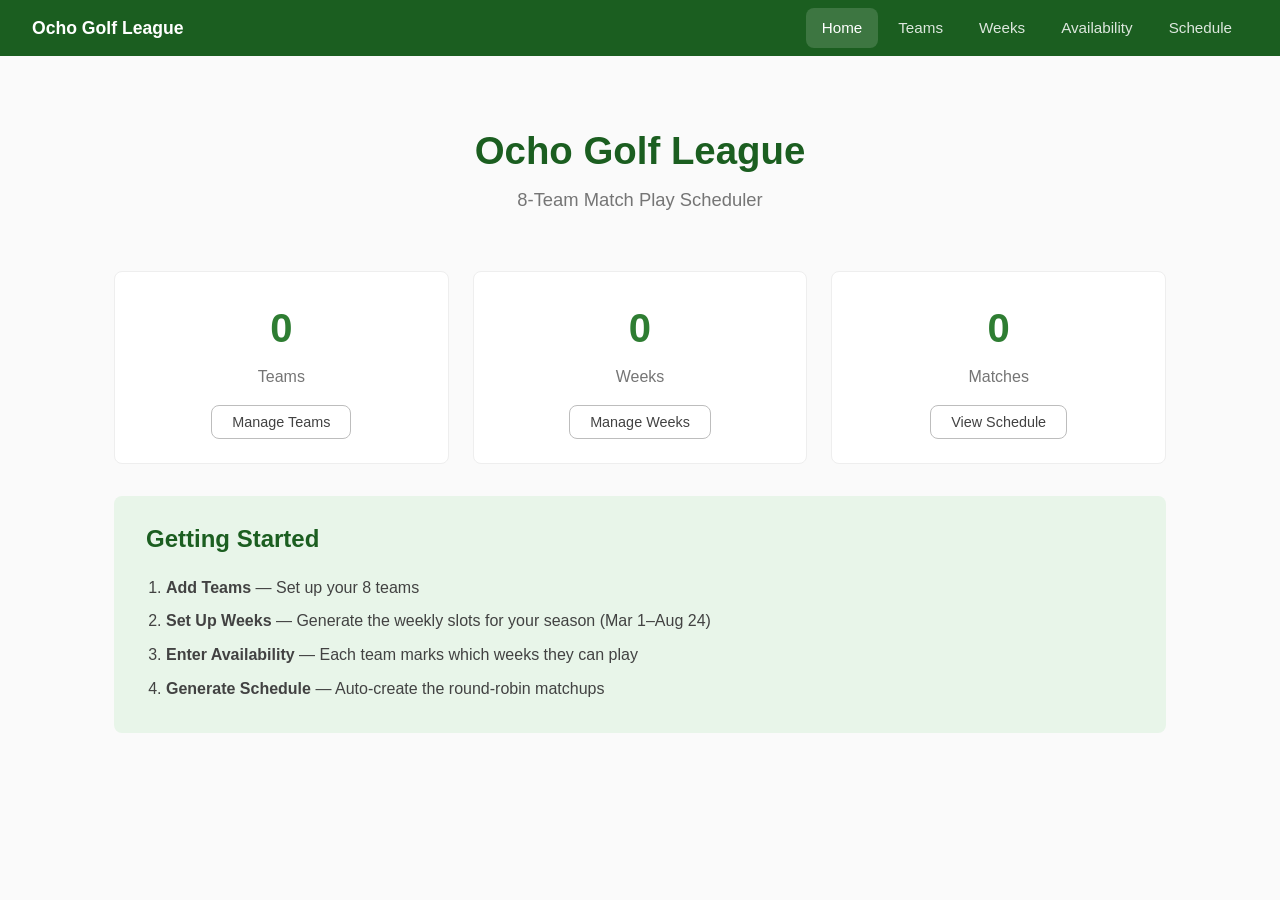
==== ocho-scheduler.html @ 0dc9131f "Add standalone HTML version that runs in any browser Single HTML file with embedded CSS/JS — no Pyth" ====
<!DOCTYPE html>
<html lang="en">
<head>
    <meta charset="UTF-8">
    <meta name="viewport" content="width=device-width, initial-scale=1.0">
    <title>Ocho Golf League Scheduler</title>
    <style>
        *, *::before, *::after { box-sizing: border-box; margin: 0; padding: 0; }
        :root {
            --green-dark: #1b5e20;
            --green: #2e7d32;
            --green-light: #a5d6a7;
            --green-bg: #e8f5e9;
            --white: #ffffff;
            --gray-50: #fafafa;
            --gray-100: #f5f5f5;
            --gray-200: #eeeeee;
            --gray-400: #bdbdbd;
            --gray-600: #757575;
            --gray-800: #424242;
            --danger: #c62828;
            --radius: 8px;
        }
        body {
            font-family: -apple-system, BlinkMacSystemFont, "Segoe UI", Roboto, Helvetica, Arial, sans-serif;
            color: var(--gray-800);
            background: var(--gray-50);
            line-height: 1.6;
        }
        nav {
            display: flex; align-items: center; justify-content: space-between;
            background: var(--green-dark); color: var(--white);
            padding: 0 2rem; height: 56px;
        }
        .nav-brand { font-weight: 700; font-size: 1.1rem; }
        .nav-links { display: flex; list-style: none; gap: 0.25rem; }
        .nav-links li { cursor: pointer; padding: 0.5rem 1rem; border-radius: var(--radius); color: rgba(255,255,255,0.85); font-size: 0.95rem; }
        .nav-links li:hover, .nav-links li.active { background: rgba(255,255,255,0.15); color: var(--white); }
        main { max-width: 1100px; margin: 2rem auto; padding: 0 1.5rem; }
        h1 { margin-bottom: 1.5rem; color: var(--green-dark); }
        h2 { margin-bottom: 1rem; color: var(--green-dark); }
        .page { display: none; }
        .page.active { display: block; }

        /* Cards */
        .dashboard { display: grid; grid-template-columns: repeat(auto-fit, minmax(200px, 1fr)); gap: 1.5rem; margin: 2rem 0; }
        .card { background: var(--white); border: 1px solid var(--gray-200); border-radius: var(--radius); padding: 1.5rem; text-align: center; }
        .card h2 { font-size: 2.5rem; color: var(--green); margin-bottom: 0.25rem; }
        .card p { color: var(--gray-600); margin-bottom: 1rem; }
        .quick-start { background: var(--green-bg); border-radius: var(--radius); padding: 1.5rem 2rem; margin-top: 1rem; }
        .quick-start ol { padding-left: 1.25rem; }
        .quick-start li { margin-bottom: 0.5rem; }

        /* Buttons */
        .btn { display: inline-block; padding: 0.5rem 1.25rem; border: 1px solid var(--gray-400); border-radius: var(--radius); background: var(--white); color: var(--gray-800); cursor: pointer; font-size: 0.9rem; }
        .btn:hover { background: var(--gray-100); }
        .btn-primary { background: var(--green); color: var(--white); border-color: var(--green); }
        .btn-primary:hover { background: var(--green-dark); }
        .btn-danger { background: var(--danger); color: var(--white); border-color: var(--danger); }
        .btn-danger:hover { opacity: 0.9; }
        .btn-sm { padding: 0.3rem 0.75rem; font-size: 0.85rem; }

        /* Forms */
        .inline-form { display: flex; gap: 0.75rem; align-items: center; flex-wrap: wrap; margin-bottom: 1.5rem; }
        input[type="text"], input[type="date"] { padding: 0.5rem 0.75rem; border: 1px solid var(--gray-400); border-radius: var(--radius); font-size: 0.95rem; }
        .form-section { background: var(--white); border: 1px solid var(--gray-200); border-radius: var(--radius); padding: 1.25rem 1.5rem; margin-bottom: 1.5rem; }
        .form-section p { color: var(--gray-600); font-size: 0.9rem; margin-bottom: 0.75rem; }

        /* Tables */
        table { width: 100%; border-collapse: collapse; background: var(--white); border-radius: var(--radius); overflow: hidden; border: 1px solid var(--gray-200); }
        th, td { padding: 0.65rem 1rem; text-align: left; border-bottom: 1px solid var(--gray-200); }
        th { background: var(--gray-100); font-weight: 600; font-size: 0.9rem; color: var(--gray-600); text-transform: uppercase; letter-spacing: 0.03em; }
        tbody tr:hover { background: var(--green-bg); }

        /* Availability grid */
        .table-scroll { overflow-x: auto; margin-bottom: 0.5rem; }
        .avail-table th, .avail-table td { text-align: center; padding: 0.5rem; min-width: 65px; }
        .avail-table .sticky-col { position: sticky; left: 0; background: var(--white); z-index: 1; text-align: left; min-width: 150px; font-weight: 600; }
        .avail-table thead .sticky-col { background: var(--gray-100); }
        .avail-table input[type="checkbox"] { width: 18px; height: 18px; cursor: pointer; accent-color: var(--green); }
        .form-actions { margin-top: 1rem; display: flex; gap: 0.75rem; flex-wrap: wrap; }

        /* Schedule */
        .schedule-grid { display: grid; grid-template-columns: repeat(auto-fill, minmax(280px, 1fr)); gap: 1.25rem; }
        .week-card { background: var(--white); border: 1px solid var(--gray-200); border-radius: var(--radius); padding: 1.25rem; }
        .week-card h3 { color: var(--green-dark); margin-bottom: 0.25rem; }
        .week-date { color: var(--gray-600); font-size: 0.85rem; margin-bottom: 0.75rem; }
        .match-list { list-style: none; }
        .match-list li { display: flex; align-items: center; gap: 0.5rem; padding: 0.4rem 0; border-bottom: 1px solid var(--gray-200); }
        .match-list li:last-child { border-bottom: none; }
        .team-name { font-weight: 600; flex: 1; }
        .vs { color: var(--gray-400); font-size: 0.8rem; font-weight: 700; }

        .alert { padding: 1rem 1.25rem; border-radius: var(--radius); margin-bottom: 1.5rem; font-size: 0.95rem; }
        .alert-success { background: var(--green-bg); color: var(--green-dark); border: 1px solid var(--green-light); }
        .alert-warning { background: #fff9c4; color: #f57f17; border: 1px solid #ffe082; }
        .empty-state { color: var(--gray-600); font-style: italic; padding: 2rem 0; text-align: center; }
        .info { color: var(--gray-600); font-size: 0.9rem; margin-top: 1rem; }
        .flex-between { display: flex; align-items: center; justify-content: space-between; margin-bottom: 0.75rem; }
        .schedule-actions { display: flex; gap: 0.75rem; margin-bottom: 1.5rem; }
    </style>
</head>
<body>
    <nav>
        <div class="nav-brand">Ocho Golf League</div>
        <ul class="nav-links">
            <li class="active" onclick="showPage('home')">Home</li>
            <li onclick="showPage('teams')">Teams</li>
            <li onclick="showPage('weeks')">Weeks</li>
            <li onclick="showPage('availability')">Availability</li>
            <li onclick="showPage('schedule')">Schedule</li>
        </ul>
    </nav>
    <main>
        <!-- HOME -->
        <div id="page-home" class="page active">
            <div style="text-align:center;padding:2rem 0 1.5rem">
                <h1 style="font-size:2.4rem;margin-bottom:0.25rem">Ocho Golf League</h1>
                <p style="color:var(--gray-600);font-size:1.15rem">8-Team Match Play Scheduler</p>
            </div>
            <div class="dashboard">
                <div class="card"><h2 id="stat-teams">0</h2><p>Teams</p><button class="btn" onclick="showPage('teams')">Manage Teams</button></div>
                <div class="card"><h2 id="stat-weeks">0</h2><p>Weeks</p><button class="btn" onclick="showPage('weeks')">Manage Weeks</button></div>
                <div class="card"><h2 id="stat-matches">0</h2><p>Matches</p><button class="btn" onclick="showPage('schedule')">View Schedule</button></div>
            </div>
            <div class="quick-start">
                <h2>Getting Started</h2>
                <ol>
                    <li><strong>Add Teams</strong> &mdash; Set up your 8 teams</li>
                    <li><strong>Set Up Weeks</strong> &mdash; Generate the weekly slots for your season (Mar 1&ndash;Aug 24)</li>
                    <li><strong>Enter Availability</strong> &mdash; Each team marks which weeks they can play</li>
                    <li><strong>Generate Schedule</strong> &mdash; Auto-create the round-robin matchups</li>
                </ol>
            </div>
        </div>

        <!-- TEAMS -->
        <div id="page-teams" class="page">
            <h1>Teams</h1>
            <div class="inline-form">
                <input type="text" id="team-name-input" placeholder="Team name" maxlength="100">
                <button class="btn btn-primary" onclick="addTeam()">Add Team</button>
            </div>
            <div id="teams-list"></div>
        </div>

        <!-- WEEKS -->
        <div id="page-weeks" class="page">
            <h1>Season Weeks</h1>
            <div class="form-section">
                <h2>Generate Weekly Slots</h2>
                <p>Pick a start and end date. A weekly slot will be created for each week in the range.</p>
                <div class="inline-form">
                    <label>Start: <input type="date" id="week-start" value="2026-03-01"></label>
                    <label>End: <input type="date" id="week-end" value="2026-08-24"></label>
                    <button class="btn btn-primary" onclick="generateWeeks()">Generate Weeks</button>
                </div>
            </div>
            <div id="weeks-list"></div>
        </div>

        <!-- AVAILABILITY -->
        <div id="page-availability" class="page">
            <h1>Team Availability</h1>
            <div id="availability-grid"></div>
        </div>

        <!-- SCHEDULE -->
        <div id="page-schedule" class="page">
            <h1>Match Schedule</h1>
            <div class="schedule-actions">
                <button class="btn btn-primary" onclick="generateSchedule()">Generate Schedule</button>
                <button class="btn btn-danger" onclick="clearSchedule()">Clear Schedule</button>
            </div>
            <div id="schedule-message"></div>
            <div id="schedule-grid" class="schedule-grid"></div>
        </div>
    </main>

<script>
// ---------------------------------------------------------------------------
// Data (stored in localStorage)
// ---------------------------------------------------------------------------
let data = loadData();

function loadData() {
    const saved = localStorage.getItem('ocho-golf-league');
    if (saved) return JSON.parse(saved);
    return { teams: [], weeks: [], availability: {}, matches: [] };
}

function saveData() {
    localStorage.setItem('ocho-golf-league', JSON.stringify(data));
}

// ---------------------------------------------------------------------------
// Navigation
// ---------------------------------------------------------------------------
function showPage(name) {
    document.querySelectorAll('.page').forEach(p => p.classList.remove('active'));
    document.getElementById('page-' + name).classList.add('active');
    document.querySelectorAll('.nav-links li').forEach(li => li.classList.remove('active'));
    document.querySelectorAll('.nav-links li').forEach(li => {
        if (li.textContent.toLowerCase() === name) li.classList.add('active');
    });
    refreshPage(name);
}

function refreshPage(name) {
    if (name === 'home') renderHome();
    else if (name === 'teams') renderTeams();
    else if (name === 'weeks') renderWeeks();
    else if (name === 'availability') renderAvailability();
    else if (name === 'schedule') renderSchedule();
}

// ---------------------------------------------------------------------------
// Home
// ---------------------------------------------------------------------------
function renderHome() {
    document.getElementById('stat-teams').textContent = data.teams.length;
    document.getElementById('stat-weeks').textContent = data.weeks.length;
    document.getElementById('stat-matches').textContent = data.matches.length;
}

// ---------------------------------------------------------------------------
// Teams
// ---------------------------------------------------------------------------
function renderTeams() {
    const el = document.getElementById('teams-list');
    if (data.teams.length === 0) {
        el.innerHTML = '<p class="empty-state">No teams yet. Add your 8 teams above to get started.</p>';
        return;
    }
    let html = '<table><thead><tr><th>#</th><th>Team Name</th><th>Actions</th></tr></thead><tbody>';
    data.teams.forEach((t, i) => {
        html += `<tr><td>${i+1}</td><td>${esc(t)}</td><td><button class="btn btn-danger btn-sm" onclick="deleteTeam(${i})">Delete</button></td></tr>`;
    });
    html += '</tbody></table>';
    html += `<p class="info">${data.teams.length} / 8 teams added</p>`;
    el.innerHTML = html;
}

function addTeam() {
    const input = document.getElementById('team-name-input');
    const name = input.value.trim();
    if (!name) return;
    if (data.teams.includes(name)) { alert('Team already exists.'); return; }
    data.teams.push(name);
    saveData();
    input.value = '';
    renderTeams();
}

function deleteTeam(i) {
    if (!confirm(`Delete ${data.teams[i]}?`)) return;
    const name = data.teams[i];
    data.teams.splice(i, 1);
    // Clean up availability
    Object.keys(data.availability).forEach(key => {
        if (key.startsWith(name + '||')) delete data.availability[key];
    });
    data.matches = [];
    saveData();
    renderTeams();
}

// ---------------------------------------------------------------------------
// Weeks
// ---------------------------------------------------------------------------
function renderWeeks() {
    const el = document.getElementById('weeks-list');
    if (data.weeks.length === 0) {
        el.innerHTML = '<p class="empty-state">No weeks set up yet. Generate weekly slots above.</p>';
        return;
    }
    let html = '<div class="flex-between"><h2>' + data.weeks.length + ' Weeks</h2>';
    html += '<button class="btn btn-danger btn-sm" onclick="clearWeeks()">Clear All Weeks</button></div>';
    html += '<table><thead><tr><th>Week</th><th>Date</th><th>Actions</th></tr></thead><tbody>';
    data.weeks.forEach((w, i) => {
        const d = new Date(w.date + 'T12:00:00');
        const dateStr = d.toLocaleDateString('en-US', { weekday: 'long', year: 'numeric', month: 'long', day: 'numeric' });
        html += `<tr><td>${w.label}</td><td>${dateStr}</td><td><button class="btn btn-danger btn-sm" onclick="deleteWeek(${i})">Delete</button></td></tr>`;
    });
    html += '</tbody></table>';
    el.innerHTML = html;
}

function generateWeeks() {
    const startStr = document.getElementById('week-start').value;
    const endStr = document.getElementById('week-end').value;
    if (!startStr || !endStr) return;

    let current = new Date(startStr + 'T12:00:00');
    const end = new Date(endStr + 'T12:00:00');
    let weekNum = data.weeks.length + 1;

    const existingDates = new Set(data.weeks.map(w => w.date));

    while (current <= end) {
        const dateStr = current.toISOString().split('T')[0];
        if (!existingDates.has(dateStr)) {
            const month = current.toLocaleDateString('en-US', { month: 'short', day: 'numeric' });
            data.weeks.push({ label: 'Week ' + weekNum + ' \u2013 ' + month, date: dateStr });
            weekNum++;
        }
        current.setDate(current.getDate() + 7);
    }
    saveData();
    renderWeeks();
}

function deleteWeek(i) {
    if (!confirm('Delete ' + data.weeks[i].label + '?')) return;
    data.weeks.splice(i, 1);
    data.matches = [];
    saveData();
    renderWeeks();
}

function clearWeeks() {
    if (!confirm('Delete ALL weeks? This will also clear the schedule.')) return;
    data.weeks = [];
    data.availability = {};
    data.matches = [];
    saveData();
    renderWeeks();
}

// ---------------------------------------------------------------------------
// Availability
// ---------------------------------------------------------------------------
function renderAvailability() {
    const el = document.getElementById('availability-grid');
    if (data.teams.length === 0 || data.weeks.length === 0) {
        let msg = 'You need to ';
        if (data.teams.length === 0) msg += 'add teams';
        if (data.teams.length === 0 && data.weeks.length === 0) msg += ' and ';
        if (data.weeks.length === 0) msg += 'set up weeks';
        msg += ' before entering availability.';
        el.innerHTML = `<p class="empty-state">${msg}</p>`;
        return;
    }

    let html = '<p>Check the boxes for each week a team is available to play. Then click <strong>Save</strong>.</p>';
    html += '<div class="table-scroll"><table class="avail-table"><thead><tr><th class="sticky-col">Team</th>';
    data.weeks.forEach(w => {
        const d = new Date(w.date + 'T12:00:00');
        html += `<th>${d.toLocaleDateString('en-US', { month: 'short', day: 'numeric' })}</th>`;
    });
    html += '</tr></thead><tbody>';
    data.teams.forEach(team => {
        html += `<tr><td class="sticky-col">${esc(team)}</td>`;
        data.weeks.forEach((w, wi) => {
            const key = team + '||' + w.date;
            const checked = data.availability[key] ? 'checked' : '';
            html += `<td><input type="checkbox" data-team="${esc(team)}" data-week="${w.date}" ${checked}></td>`;
        });
        html += '</tr>';
    });
    html += '</tbody></table></div>';
    html += '<div class="form-actions">';
    html += '<button class="btn btn-primary" onclick="saveAvailability()">Save Availability</button>';
    html += '<button class="btn" onclick="toggleAllAvail(true)">Select All</button>';
    html += '<button class="btn" onclick="toggleAllAvail(false)">Clear All</button>';
    html += '</div>';
    el.innerHTML = html;
}

function saveAvailability() {
    data.availability = {};
    document.querySelectorAll('.avail-table input[type=checkbox]').forEach(cb => {
        if (cb.checked) {
            const key = cb.dataset.team + '||' + cb.dataset.week;
            data.availability[key] = true;
        }
    });
    saveData();
    alert('Availability saved!');
}

function toggleAllAvail(checked) {
    document.querySelectorAll('.avail-table input[type=checkbox]').forEach(cb => cb.checked = checked);
}

// ---------------------------------------------------------------------------
// Schedule generation
// ---------------------------------------------------------------------------
function generateSchedule() {
    if (data.teams.length < 2) { alert('Need at least 2 teams.'); return; }
    if (data.weeks.length === 0) { alert('Need at least 1 week.'); return; }

    const teams = data.teams;
    const weeks = data.weeks;

    // Build availability set
    const avail = new Set();
    Object.keys(data.availability).forEach(key => {
        if (data.availability[key]) avail.add(key);
    });

    // All unique pairings
    const pairings = [];
    for (let i = 0; i < teams.length; i++) {
        for (let j = i + 1; j < teams.length; j++) {
            pairings.push([teams[i], teams[j]]);
        }
    }

    // Track bookings
    const teamBookedWeek = new Set();
    const teamMatchCount = {};
    teams.forEach(t => teamMatchCount[t] = 0);

    const scheduled = [];
    const unscheduled = [];

    for (const [t1, t2] of pairings) {
        let bestWeek = null;
        let bestScore = Infinity;
        for (let wi = 0; wi < weeks.length; wi++) {
            const w = weeks[wi];
            const bothAvail = avail.has(t1 + '||' + w.date) && avail.has(t2 + '||' + w.date);
            const neitherBooked = !teamBookedWeek.has(t1 + '||' + w.date) && !teamBookedWeek.has(t2 + '||' + w.date);
            if (bothAvail && neitherBooked) {
                const score = teamMatchCount[t1] + teamMatchCount[t2];
                if (score < bestScore) {
                    bestScore = score;
                    bestWeek = wi;
                }
            }
        }
        if (bestWeek !== null) {
            const w = weeks[bestWeek];
            scheduled.push({ weekIdx: bestWeek, home: t1, away: t2 });
            teamBookedWeek.add(t1 + '||' + w.date);
            teamBookedWeek.add(t2 + '||' + w.date);
            teamMatchCount[t1]++;
            teamMatchCount[t2]++;
        } else {
            unscheduled.push(t1 + ' vs ' + t2);
        }
    }

    data.matches = scheduled;
    saveData();

    let msg = '';
    if (unscheduled.length > 0) {
        msg = `Schedule generated with ${scheduled.length} matches. Could not place: ${unscheduled.join(', ')}. Consider adding more available weeks.`;
    } else {
        const weekCount = new Set(scheduled.map(s => s.weekIdx)).size;
        msg = `Full round-robin schedule generated: ${scheduled.length} matches across ${weekCount} weeks.`;
    }

    renderScheduleContent(msg);
}

function clearSchedule() {
    if (data.matches.length === 0) return;
    if (!confirm('Clear the entire schedule?')) return;
    data.matches = [];
    saveData();
    renderSchedule();
}

function renderSchedule() {
    renderScheduleContent('');
}

function renderScheduleContent(message) {
    const msgEl = document.getElementById('schedule-message');
    const gridEl = document.getElementById('schedule-grid');

    if (message) {
        const cls = message.includes('Could not place') ? 'alert-warning' : 'alert-success';
        msgEl.innerHTML = `<div class="alert ${cls}">${esc(message)}</div>`;
    } else {
        msgEl.innerHTML = '';
    }

    if (data.matches.length === 0) {
        gridEl.innerHTML = '<p class="empty-state">No schedule generated yet. Set up teams, weeks, and availability, then click Generate Schedule.</p>';
        return;
    }

    // Group by week
    const byWeek = {};
    data.matches.forEach(m => {
        if (!byWeek[m.weekIdx]) byWeek[m.weekIdx] = [];
        byWeek[m.weekIdx].push(m);
    });

    let html = '';
    const sortedWeeks = Object.keys(byWeek).map(Number).sort((a, b) => a - b);
    sortedWeeks.forEach(wi => {
        const w = data.weeks[wi];
        if (!w) return;
        const d = new Date(w.date + 'T12:00:00');
        const dateStr = d.toLocaleDateString('en-US', { weekday: 'long', year: 'numeric', month: 'long', day: 'numeric' });
        html += `<div class="week-card"><h3>${esc(w.label)}</h3><p class="week-date">${dateStr}</p><ul class="match-list">`;
        byWeek[wi].forEach(m => {
            html += `<li><span class="team-name">${esc(m.home)}</span><span class="vs">vs</span><span class="team-name">${esc(m.away)}</span></li>`;
        });
        html += '</ul></div>';
    });
    gridEl.innerHTML = html;
}

// ---------------------------------------------------------------------------
// Helpers
// ---------------------------------------------------------------------------
function esc(str) {
    const div = document.createElement('div');
    div.textContent = str;
    return div.innerHTML;
}

// Handle Enter key on team input
document.getElementById('team-name-input').addEventListener('keydown', e => {
    if (e.key === 'Enter') addTeam();
});

// Initial render
renderHome();
</script>
</body>
</html>
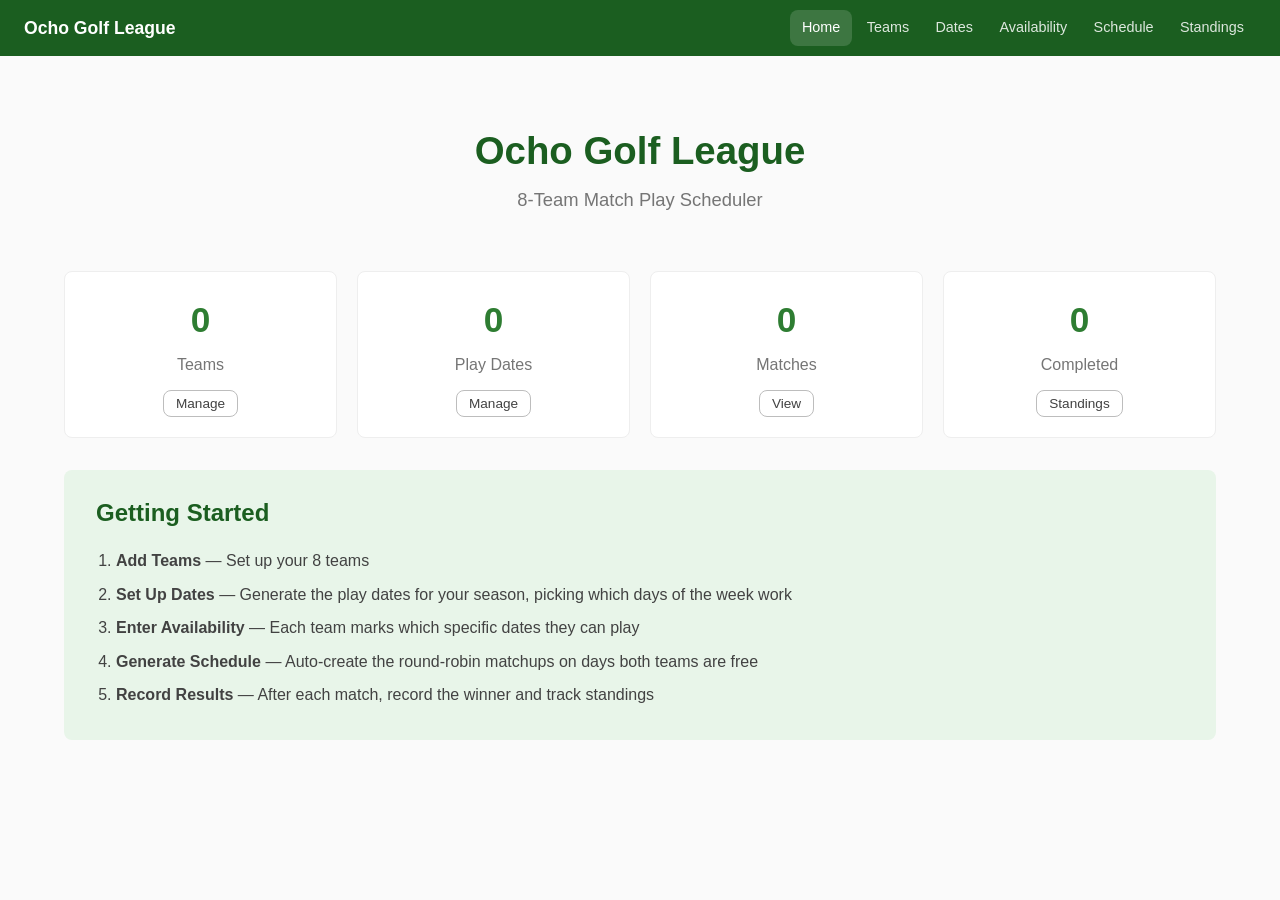
==== commit ce035174: "Add daily availability, AM/PM time slots, month grouping, and standings - Switched from weekly to da" ====
--- a/ocho-scheduler.html
+++ b/ocho-scheduler.html
@@ -19,6 +19,7 @@
             --gray-600: #757575;
             --gray-800: #424242;
             --danger: #c62828;
+            --gold: #f9a825;
             --radius: 8px;
         }
         body {
@@ -30,29 +31,29 @@
         nav {
             display: flex; align-items: center; justify-content: space-between;
             background: var(--green-dark); color: var(--white);
-            padding: 0 2rem; height: 56px;
-        }
-        .nav-brand { font-weight: 700; font-size: 1.1rem; }
-        .nav-links { display: flex; list-style: none; gap: 0.25rem; }
-        .nav-links li { cursor: pointer; padding: 0.5rem 1rem; border-radius: var(--radius); color: rgba(255,255,255,0.85); font-size: 0.95rem; }
+            padding: 0 1.5rem; height: 56px;
+        }
+        .nav-brand { font-weight: 700; font-size: 1.1rem; white-space: nowrap; }
+        .nav-links { display: flex; list-style: none; gap: 0.15rem; flex-wrap: wrap; }
+        .nav-links li { cursor: pointer; padding: 0.4rem 0.75rem; border-radius: var(--radius); color: rgba(255,255,255,0.85); font-size: 0.9rem; white-space: nowrap; }
         .nav-links li:hover, .nav-links li.active { background: rgba(255,255,255,0.15); color: var(--white); }
-        main { max-width: 1100px; margin: 2rem auto; padding: 0 1.5rem; }
+        main { max-width: 1200px; margin: 2rem auto; padding: 0 1.5rem; }
         h1 { margin-bottom: 1.5rem; color: var(--green-dark); }
         h2 { margin-bottom: 1rem; color: var(--green-dark); }
         .page { display: none; }
         .page.active { display: block; }
 
         /* Cards */
-        .dashboard { display: grid; grid-template-columns: repeat(auto-fit, minmax(200px, 1fr)); gap: 1.5rem; margin: 2rem 0; }
-        .card { background: var(--white); border: 1px solid var(--gray-200); border-radius: var(--radius); padding: 1.5rem; text-align: center; }
-        .card h2 { font-size: 2.5rem; color: var(--green); margin-bottom: 0.25rem; }
-        .card p { color: var(--gray-600); margin-bottom: 1rem; }
+        .dashboard { display: grid; grid-template-columns: repeat(auto-fit, minmax(180px, 1fr)); gap: 1.25rem; margin: 2rem 0; }
+        .card { background: var(--white); border: 1px solid var(--gray-200); border-radius: var(--radius); padding: 1.25rem; text-align: center; }
+        .card h2 { font-size: 2.2rem; color: var(--green); margin-bottom: 0.25rem; }
+        .card p { color: var(--gray-600); margin-bottom: 0.75rem; }
         .quick-start { background: var(--green-bg); border-radius: var(--radius); padding: 1.5rem 2rem; margin-top: 1rem; }
         .quick-start ol { padding-left: 1.25rem; }
         .quick-start li { margin-bottom: 0.5rem; }
 
         /* Buttons */
-        .btn { display: inline-block; padding: 0.5rem 1.25rem; border: 1px solid var(--gray-400); border-radius: var(--radius); background: var(--white); color: var(--gray-800); cursor: pointer; font-size: 0.9rem; }
+        .btn { display: inline-block; padding: 0.5rem 1.1rem; border: 1px solid var(--gray-400); border-radius: var(--radius); background: var(--white); color: var(--gray-800); cursor: pointer; font-size: 0.9rem; }
         .btn:hover { background: var(--gray-100); }
         .btn-primary { background: var(--green); color: var(--white); border-color: var(--green); }
         .btn-primary:hover { background: var(--green-dark); }
@@ -62,42 +63,75 @@
 
         /* Forms */
         .inline-form { display: flex; gap: 0.75rem; align-items: center; flex-wrap: wrap; margin-bottom: 1.5rem; }
-        input[type="text"], input[type="date"] { padding: 0.5rem 0.75rem; border: 1px solid var(--gray-400); border-radius: var(--radius); font-size: 0.95rem; }
+        input[type="text"], input[type="date"], select { padding: 0.5rem 0.75rem; border: 1px solid var(--gray-400); border-radius: var(--radius); font-size: 0.95rem; }
+        select { background: var(--white); }
         .form-section { background: var(--white); border: 1px solid var(--gray-200); border-radius: var(--radius); padding: 1.25rem 1.5rem; margin-bottom: 1.5rem; }
         .form-section p { color: var(--gray-600); font-size: 0.9rem; margin-bottom: 0.75rem; }
+        .day-checkboxes { display: flex; gap: 1rem; flex-wrap: wrap; margin-bottom: 0.75rem; }
+        .day-checkboxes label { display: flex; align-items: center; gap: 0.3rem; cursor: pointer; font-size: 0.95rem; }
+        .day-checkboxes input[type="checkbox"] { accent-color: var(--green); width: 16px; height: 16px; }
 
         /* Tables */
         table { width: 100%; border-collapse: collapse; background: var(--white); border-radius: var(--radius); overflow: hidden; border: 1px solid var(--gray-200); }
         th, td { padding: 0.65rem 1rem; text-align: left; border-bottom: 1px solid var(--gray-200); }
-        th { background: var(--gray-100); font-weight: 600; font-size: 0.9rem; color: var(--gray-600); text-transform: uppercase; letter-spacing: 0.03em; }
+        th { background: var(--gray-100); font-weight: 600; font-size: 0.85rem; color: var(--gray-600); text-transform: uppercase; letter-spacing: 0.03em; }
         tbody tr:hover { background: var(--green-bg); }
 
         /* Availability grid */
         .table-scroll { overflow-x: auto; margin-bottom: 0.5rem; }
-        .avail-table th, .avail-table td { text-align: center; padding: 0.5rem; min-width: 65px; }
-        .avail-table .sticky-col { position: sticky; left: 0; background: var(--white); z-index: 1; text-align: left; min-width: 150px; font-weight: 600; }
+        .avail-table { font-size: 0.85rem; }
+        .avail-table th, .avail-table td { text-align: center; padding: 0.35rem 0.25rem; min-width: 48px; }
+        .avail-table .sticky-col { position: sticky; left: 0; background: var(--white); z-index: 1; text-align: left; min-width: 140px; font-weight: 600; padding-left: 0.5rem; padding-right: 0.5rem; }
         .avail-table thead .sticky-col { background: var(--gray-100); }
-        .avail-table input[type="checkbox"] { width: 18px; height: 18px; cursor: pointer; accent-color: var(--green); }
+        .avail-table thead th { font-size: 0.7rem; line-height: 1.2; }
+        .avail-table .month-header { background: var(--green-bg); color: var(--green-dark); font-weight: 700; text-transform: uppercase; font-size: 0.75rem; letter-spacing: 0.05em; }
+        .avail-table input[type="checkbox"] { width: 16px; height: 16px; cursor: pointer; accent-color: var(--green); }
+        .avail-table select.time-sel { font-size: 0.7rem; padding: 0.15rem; border: 1px solid var(--gray-400); border-radius: 3px; background: var(--white); width: 44px; text-align: center; }
+        .avail-table .avail-cell { display: flex; flex-direction: column; align-items: center; gap: 2px; }
         .form-actions { margin-top: 1rem; display: flex; gap: 0.75rem; flex-wrap: wrap; }
 
         /* Schedule */
-        .schedule-grid { display: grid; grid-template-columns: repeat(auto-fill, minmax(280px, 1fr)); gap: 1.25rem; }
-        .week-card { background: var(--white); border: 1px solid var(--gray-200); border-radius: var(--radius); padding: 1.25rem; }
-        .week-card h3 { color: var(--green-dark); margin-bottom: 0.25rem; }
-        .week-date { color: var(--gray-600); font-size: 0.85rem; margin-bottom: 0.75rem; }
+        .month-section { margin-bottom: 2rem; }
+        .month-title { font-size: 1.4rem; color: var(--green-dark); margin-bottom: 1rem; padding-bottom: 0.5rem; border-bottom: 2px solid var(--green-light); }
+        .schedule-grid { display: grid; grid-template-columns: repeat(auto-fill, minmax(300px, 1fr)); gap: 1.25rem; }
+        .day-card { background: var(--white); border: 1px solid var(--gray-200); border-radius: var(--radius); padding: 1.25rem; }
+        .day-card h3 { color: var(--green-dark); margin-bottom: 0.1rem; font-size: 1rem; }
+        .day-card-date { color: var(--gray-600); font-size: 0.85rem; margin-bottom: 0.75rem; }
+        .time-badge { display: inline-block; font-size: 0.7rem; padding: 0.1rem 0.4rem; border-radius: 3px; font-weight: 600; margin-left: 0.5rem; }
+        .time-badge.am { background: #e3f2fd; color: #1565c0; }
+        .time-badge.pm { background: #fce4ec; color: #c62828; }
+        .time-badge.all { background: var(--green-bg); color: var(--green-dark); }
+        .match-time-sel { font-size: 0.8rem; padding: 0.2rem 0.4rem; border: 1px solid var(--gray-400); border-radius: 4px; background: var(--white); flex-shrink: 0; }
         .match-list { list-style: none; }
-        .match-list li { display: flex; align-items: center; gap: 0.5rem; padding: 0.4rem 0; border-bottom: 1px solid var(--gray-200); }
-        .match-list li:last-child { border-bottom: none; }
-        .team-name { font-weight: 600; flex: 1; }
-        .vs { color: var(--gray-400); font-size: 0.8rem; font-weight: 700; }
+        .match-item { display: flex; align-items: center; gap: 0.5rem; padding: 0.5rem 0; border-bottom: 1px solid var(--gray-200); flex-wrap: wrap; }
+        .match-item:last-child { border-bottom: none; }
+        .match-teams { display: flex; align-items: center; gap: 0.4rem; flex: 1; min-width: 0; }
+        .team-name { font-weight: 600; white-space: nowrap; overflow: hidden; text-overflow: ellipsis; }
+        .vs { color: var(--gray-400); font-size: 0.8rem; font-weight: 700; flex-shrink: 0; }
+        .match-result-btn { padding: 0.2rem 0.5rem; font-size: 0.75rem; border-radius: 4px; cursor: pointer; border: 1px solid var(--gray-400); background: var(--white); }
+        .match-result-btn.winner { background: var(--green); color: var(--white); border-color: var(--green); }
+        .match-result-btn.halved { background: var(--gold); color: var(--gray-800); border-color: var(--gold); }
+
+        /* Standings */
+        .standings-table { margin-top: 1rem; }
+        .standings-table th { text-align: center; }
+        .standings-table th:first-child, .standings-table td:first-child { text-align: center; width: 40px; }
+        .standings-table th:nth-child(2), .standings-table td:nth-child(2) { text-align: left; }
+        .standings-table td { text-align: center; }
+        .standings-table td:nth-child(2) { text-align: left; font-weight: 600; }
+        .rank-1 { color: var(--gold); font-weight: 700; }
+        .standings-summary { display: grid; grid-template-columns: repeat(auto-fit, minmax(160px, 1fr)); gap: 1rem; margin-bottom: 1.5rem; }
+        .standings-stat { background: var(--white); border: 1px solid var(--gray-200); border-radius: var(--radius); padding: 1rem; text-align: center; }
+        .standings-stat .num { font-size: 1.8rem; font-weight: 700; color: var(--green); }
+        .standings-stat .label { font-size: 0.85rem; color: var(--gray-600); }
 
         .alert { padding: 1rem 1.25rem; border-radius: var(--radius); margin-bottom: 1.5rem; font-size: 0.95rem; }
         .alert-success { background: var(--green-bg); color: var(--green-dark); border: 1px solid var(--green-light); }
         .alert-warning { background: #fff9c4; color: #f57f17; border: 1px solid #ffe082; }
         .empty-state { color: var(--gray-600); font-style: italic; padding: 2rem 0; text-align: center; }
         .info { color: var(--gray-600); font-size: 0.9rem; margin-top: 1rem; }
-        .flex-between { display: flex; align-items: center; justify-content: space-between; margin-bottom: 0.75rem; }
-        .schedule-actions { display: flex; gap: 0.75rem; margin-bottom: 1.5rem; }
+        .flex-between { display: flex; align-items: center; justify-content: space-between; margin-bottom: 0.75rem; flex-wrap: wrap; gap: 0.5rem; }
+        .schedule-actions { display: flex; gap: 0.75rem; margin-bottom: 1.5rem; flex-wrap: wrap; }
     </style>
 </head>
 <body>
@@ -106,9 +140,10 @@
         <ul class="nav-links">
             <li class="active" onclick="showPage('home')">Home</li>
             <li onclick="showPage('teams')">Teams</li>
-            <li onclick="showPage('weeks')">Weeks</li>
+            <li onclick="showPage('dates')">Dates</li>
             <li onclick="showPage('availability')">Availability</li>
             <li onclick="showPage('schedule')">Schedule</li>
+            <li onclick="showPage('standings')">Standings</li>
         </ul>
     </nav>
     <main>
@@ -119,17 +154,19 @@
                 <p style="color:var(--gray-600);font-size:1.15rem">8-Team Match Play Scheduler</p>
             </div>
             <div class="dashboard">
-                <div class="card"><h2 id="stat-teams">0</h2><p>Teams</p><button class="btn" onclick="showPage('teams')">Manage Teams</button></div>
-                <div class="card"><h2 id="stat-weeks">0</h2><p>Weeks</p><button class="btn" onclick="showPage('weeks')">Manage Weeks</button></div>
-                <div class="card"><h2 id="stat-matches">0</h2><p>Matches</p><button class="btn" onclick="showPage('schedule')">View Schedule</button></div>
+                <div class="card"><h2 id="stat-teams">0</h2><p>Teams</p><button class="btn btn-sm" onclick="showPage('teams')">Manage</button></div>
+                <div class="card"><h2 id="stat-dates">0</h2><p>Play Dates</p><button class="btn btn-sm" onclick="showPage('dates')">Manage</button></div>
+                <div class="card"><h2 id="stat-matches">0</h2><p>Matches</p><button class="btn btn-sm" onclick="showPage('schedule')">View</button></div>
+                <div class="card"><h2 id="stat-played">0</h2><p>Completed</p><button class="btn btn-sm" onclick="showPage('standings')">Standings</button></div>
             </div>
             <div class="quick-start">
                 <h2>Getting Started</h2>
                 <ol>
                     <li><strong>Add Teams</strong> &mdash; Set up your 8 teams</li>
-                    <li><strong>Set Up Weeks</strong> &mdash; Generate the weekly slots for your season (Mar 1&ndash;Aug 24)</li>
-                    <li><strong>Enter Availability</strong> &mdash; Each team marks which weeks they can play</li>
-                    <li><strong>Generate Schedule</strong> &mdash; Auto-create the round-robin matchups</li>
+                    <li><strong>Set Up Dates</strong> &mdash; Generate the play dates for your season, picking which days of the week work</li>
+                    <li><strong>Enter Availability</strong> &mdash; Each team marks which specific dates they can play</li>
+                    <li><strong>Generate Schedule</strong> &mdash; Auto-create the round-robin matchups on days both teams are free</li>
+                    <li><strong>Record Results</strong> &mdash; After each match, record the winner and track standings</li>
                 </ol>
             </div>
         </div>
@@ -144,24 +181,34 @@
             <div id="teams-list"></div>
         </div>
 
-        <!-- WEEKS -->
-        <div id="page-weeks" class="page">
-            <h1>Season Weeks</h1>
+        <!-- DATES -->
+        <div id="page-dates" class="page">
+            <h1>Season Dates</h1>
             <div class="form-section">
-                <h2>Generate Weekly Slots</h2>
-                <p>Pick a start and end date. A weekly slot will be created for each week in the range.</p>
+                <h2>Generate Play Dates</h2>
+                <p>Pick a date range and which days of the week to include. A play date slot will be created for each matching day.</p>
                 <div class="inline-form">
-                    <label>Start: <input type="date" id="week-start" value="2026-03-01"></label>
-                    <label>End: <input type="date" id="week-end" value="2026-08-24"></label>
-                    <button class="btn btn-primary" onclick="generateWeeks()">Generate Weeks</button>
+                    <label>Start: <input type="date" id="date-start" value="2026-03-01"></label>
+                    <label>End: <input type="date" id="date-end" value="2026-08-24"></label>
                 </div>
+                <p style="margin-bottom:0.5rem"><strong>Include these days:</strong></p>
+                <div class="day-checkboxes">
+                    <label><input type="checkbox" id="day-0"> Sun</label>
+                    <label><input type="checkbox" id="day-1"> Mon</label>
+                    <label><input type="checkbox" id="day-2"> Tue</label>
+                    <label><input type="checkbox" id="day-3"> Wed</label>
+                    <label><input type="checkbox" id="day-4"> Thu</label>
+                    <label><input type="checkbox" id="day-5"> Fri</label>
+                    <label><input type="checkbox" id="day-6" checked> Sat</label>
+                </div>
+                <button class="btn btn-primary" onclick="generateDates()">Generate Dates</button>
             </div>
-            <div id="weeks-list"></div>
+            <div id="dates-list"></div>
         </div>
 
         <!-- AVAILABILITY -->
         <div id="page-availability" class="page">
-            <h1>Team Availability</h1>
+            <h1>Daily Availability</h1>
             <div id="availability-grid"></div>
         </div>
 
@@ -175,6 +222,12 @@
             <div id="schedule-message"></div>
             <div id="schedule-grid" class="schedule-grid"></div>
         </div>
+
+        <!-- STANDINGS -->
+        <div id="page-standings" class="page">
+            <h1>Standings</h1>
+            <div id="standings-content"></div>
+        </div>
     </main>
 
 <script>
@@ -185,8 +238,16 @@
 
 function loadData() {
     const saved = localStorage.getItem('ocho-golf-league');
-    if (saved) return JSON.parse(saved);
-    return { teams: [], weeks: [], availability: {}, matches: [] };
+    if (saved) {
+        const d = JSON.parse(saved);
+        // Migrate: rename 'weeks' to 'dates' if needed
+        if (d.weeks && !d.dates) { d.dates = d.weeks; delete d.weeks; }
+        if (!d.dates) d.dates = [];
+        if (!d.results) d.results = {};
+        if (!d.timePrefs) d.timePrefs = {};
+        return d;
+    }
+    return { teams: [], dates: [], availability: {}, timePrefs: {}, matches: [], results: {} };
 }
 
 function saveData() {
@@ -209,9 +270,10 @@
 function refreshPage(name) {
     if (name === 'home') renderHome();
     else if (name === 'teams') renderTeams();
-    else if (name === 'weeks') renderWeeks();
+    else if (name === 'dates') renderDates();
     else if (name === 'availability') renderAvailability();
     else if (name === 'schedule') renderSchedule();
+    else if (name === 'standings') renderStandings();
 }
 
 // ---------------------------------------------------------------------------
@@ -219,8 +281,10 @@
 // ---------------------------------------------------------------------------
 function renderHome() {
     document.getElementById('stat-teams').textContent = data.teams.length;
-    document.getElementById('stat-weeks').textContent = data.weeks.length;
+    document.getElementById('stat-dates').textContent = data.dates.length;
     document.getElementById('stat-matches').textContent = data.matches.length;
+    const played = Object.keys(data.results).filter(k => data.results[k]).length;
+    document.getElementById('stat-played').textContent = played;
 }
 
 // ---------------------------------------------------------------------------
@@ -253,108 +317,169 @@
 }
 
 function deleteTeam(i) {
-    if (!confirm(`Delete ${data.teams[i]}?`)) return;
+    if (!confirm('Delete ' + data.teams[i] + '?')) return;
     const name = data.teams[i];
     data.teams.splice(i, 1);
-    // Clean up availability
     Object.keys(data.availability).forEach(key => {
-        if (key.startsWith(name + '||')) delete data.availability[key];
+        if (key.startsWith(name + '||')) { delete data.availability[key]; delete data.timePrefs[key]; }
     });
     data.matches = [];
+    data.results = {};
     saveData();
     renderTeams();
 }
 
 // ---------------------------------------------------------------------------
-// Weeks
-// ---------------------------------------------------------------------------
-function renderWeeks() {
-    const el = document.getElementById('weeks-list');
-    if (data.weeks.length === 0) {
-        el.innerHTML = '<p class="empty-state">No weeks set up yet. Generate weekly slots above.</p>';
+// Dates
+// ---------------------------------------------------------------------------
+const DAY_NAMES = ['Sunday','Monday','Tuesday','Wednesday','Thursday','Friday','Saturday'];
+const DAY_SHORT = ['Sun','Mon','Tue','Wed','Thu','Fri','Sat'];
+
+function renderDates() {
+    const el = document.getElementById('dates-list');
+    if (data.dates.length === 0) {
+        el.innerHTML = '<p class="empty-state">No play dates set up yet. Generate dates above.</p>';
         return;
     }
-    let html = '<div class="flex-between"><h2>' + data.weeks.length + ' Weeks</h2>';
-    html += '<button class="btn btn-danger btn-sm" onclick="clearWeeks()">Clear All Weeks</button></div>';
-    html += '<table><thead><tr><th>Week</th><th>Date</th><th>Actions</th></tr></thead><tbody>';
-    data.weeks.forEach((w, i) => {
-        const d = new Date(w.date + 'T12:00:00');
-        const dateStr = d.toLocaleDateString('en-US', { weekday: 'long', year: 'numeric', month: 'long', day: 'numeric' });
-        html += `<tr><td>${w.label}</td><td>${dateStr}</td><td><button class="btn btn-danger btn-sm" onclick="deleteWeek(${i})">Delete</button></td></tr>`;
+    let html = '<div class="flex-between"><h2>' + data.dates.length + ' Play Dates</h2>';
+    html += '<button class="btn btn-danger btn-sm" onclick="clearDates()">Clear All Dates</button></div>';
+    html += '<table><thead><tr><th>#</th><th>Date</th><th>Day</th><th>Actions</th></tr></thead><tbody>';
+    data.dates.forEach((dateStr, i) => {
+        const d = new Date(dateStr + 'T12:00:00');
+        const formatted = d.toLocaleDateString('en-US', { year: 'numeric', month: 'long', day: 'numeric' });
+        const dayName = DAY_NAMES[d.getDay()];
+        html += `<tr><td>${i+1}</td><td>${formatted}</td><td>${dayName}</td><td><button class="btn btn-danger btn-sm" onclick="deleteDate(${i})">Delete</button></td></tr>`;
     });
     html += '</tbody></table>';
     el.innerHTML = html;
 }
 
-function generateWeeks() {
-    const startStr = document.getElementById('week-start').value;
-    const endStr = document.getElementById('week-end').value;
+function generateDates() {
+    const startStr = document.getElementById('date-start').value;
+    const endStr = document.getElementById('date-end').value;
     if (!startStr || !endStr) return;
+
+    const selectedDays = [];
+    for (let d = 0; d < 7; d++) {
+        if (document.getElementById('day-' + d).checked) selectedDays.push(d);
+    }
+    if (selectedDays.length === 0) { alert('Select at least one day of the week.'); return; }
 
     let current = new Date(startStr + 'T12:00:00');
     const end = new Date(endStr + 'T12:00:00');
-    let weekNum = data.weeks.length + 1;
-
-    const existingDates = new Set(data.weeks.map(w => w.date));
+    const existingDates = new Set(data.dates);
+    let added = 0;
 
     while (current <= end) {
-        const dateStr = current.toISOString().split('T')[0];
-        if (!existingDates.has(dateStr)) {
-            const month = current.toLocaleDateString('en-US', { month: 'short', day: 'numeric' });
-            data.weeks.push({ label: 'Week ' + weekNum + ' \u2013 ' + month, date: dateStr });
-            weekNum++;
-        }
-        current.setDate(current.getDate() + 7);
-    }
+        if (selectedDays.includes(current.getDay())) {
+            const dateStr = current.toISOString().split('T')[0];
+            if (!existingDates.has(dateStr)) {
+                data.dates.push(dateStr);
+                existingDates.add(dateStr);
+                added++;
+            }
+        }
+        current.setDate(current.getDate() + 1);
+    }
+
+    // Sort dates chronologically
+    data.dates.sort();
     saveData();
-    renderWeeks();
-}
-
-function deleteWeek(i) {
-    if (!confirm('Delete ' + data.weeks[i].label + '?')) return;
-    data.weeks.splice(i, 1);
+    renderDates();
+    if (added > 0) alert(added + ' dates added!');
+    else alert('No new dates to add (all already exist).');
+}
+
+function deleteDate(i) {
+    const dateStr = data.dates[i];
+    if (!confirm('Delete ' + dateStr + '?')) return;
+    data.dates.splice(i, 1);
+    // Clean up availability for this date
+    Object.keys(data.availability).forEach(key => {
+        if (key.endsWith('||' + dateStr)) delete data.availability[key];
+    });
+    // Remove matches on this date
+    data.matches = data.matches.filter(m => m.date !== dateStr);
+    saveData();
+    renderDates();
+}
+
+function clearDates() {
+    if (!confirm('Delete ALL play dates? This will also clear availability and the schedule.')) return;
+    data.dates = [];
+    data.availability = {};
+    data.timePrefs = {};
     data.matches = [];
+    data.results = {};
     saveData();
-    renderWeeks();
-}
-
-function clearWeeks() {
-    if (!confirm('Delete ALL weeks? This will also clear the schedule.')) return;
-    data.weeks = [];
-    data.availability = {};
-    data.matches = [];
-    saveData();
-    renderWeeks();
-}
-
-// ---------------------------------------------------------------------------
-// Availability
+    renderDates();
+}
+
+// ---------------------------------------------------------------------------
+// Availability  (daily grid, grouped by month)
 // ---------------------------------------------------------------------------
 function renderAvailability() {
     const el = document.getElementById('availability-grid');
-    if (data.teams.length === 0 || data.weeks.length === 0) {
+    if (data.teams.length === 0 || data.dates.length === 0) {
         let msg = 'You need to ';
         if (data.teams.length === 0) msg += 'add teams';
-        if (data.teams.length === 0 && data.weeks.length === 0) msg += ' and ';
-        if (data.weeks.length === 0) msg += 'set up weeks';
+        if (data.teams.length === 0 && data.dates.length === 0) msg += ' and ';
+        if (data.dates.length === 0) msg += 'set up play dates';
         msg += ' before entering availability.';
-        el.innerHTML = `<p class="empty-state">${msg}</p>`;
+        el.innerHTML = '<p class="empty-state">' + msg + '</p>';
         return;
     }
 
-    let html = '<p>Check the boxes for each week a team is available to play. Then click <strong>Save</strong>.</p>';
+    // Group dates by month for readability
+    const months = [];
+    let curMonth = null;
+    data.dates.forEach(dateStr => {
+        const d = new Date(dateStr + 'T12:00:00');
+        const monthKey = d.getFullYear() + '-' + String(d.getMonth() + 1).padStart(2, '0');
+        if (monthKey !== curMonth) {
+            curMonth = monthKey;
+            months.push({ key: monthKey, label: d.toLocaleDateString('en-US', { month: 'long', year: 'numeric' }), dates: [] });
+        }
+        months[months.length - 1].dates.push(dateStr);
+    });
+
+    let html = '<p style="margin-bottom:0.5rem">Check dates each team is available and pick a time preference (AM, PM, or All Day). Click <strong>Save</strong> when done.</p>';
+    html += '<p style="margin-bottom:1rem;color:var(--gray-600);font-size:0.85rem">Tip: When you check a box, the time defaults to "All". Change the dropdown to AM or PM if the team has a preference.</p>';
     html += '<div class="table-scroll"><table class="avail-table"><thead><tr><th class="sticky-col">Team</th>';
-    data.weeks.forEach(w => {
-        const d = new Date(w.date + 'T12:00:00');
-        html += `<th>${d.toLocaleDateString('en-US', { month: 'short', day: 'numeric' })}</th>`;
+
+    // Column headers: grouped by month
+    months.forEach(month => {
+        month.dates.forEach(dateStr => {
+            const d = new Date(dateStr + 'T12:00:00');
+            const dayShort = DAY_SHORT[d.getDay()];
+            const dayNum = d.getDate();
+            html += '<th title="' + dateStr + '">' + dayShort + '<br>' + dayNum + '</th>';
+        });
     });
     html += '</tr></thead><tbody>';
+
+    // Month separator row
+    let monthRow = '<tr class="month-header"><td class="sticky-col" style="background:var(--green-bg)"></td>';
+    months.forEach(month => {
+        monthRow += '<td colspan="' + month.dates.length + '" style="background:var(--green-bg)">' + esc(month.label) + '</td>';
+    });
+    monthRow += '</tr>';
+    html += monthRow;
+
     data.teams.forEach(team => {
-        html += `<tr><td class="sticky-col">${esc(team)}</td>`;
-        data.weeks.forEach((w, wi) => {
-            const key = team + '||' + w.date;
+        html += '<tr><td class="sticky-col">' + esc(team) + '</td>';
+        data.dates.forEach(dateStr => {
+            const key = team + '||' + dateStr;
             const checked = data.availability[key] ? 'checked' : '';
-            html += `<td><input type="checkbox" data-team="${esc(team)}" data-week="${w.date}" ${checked}></td>`;
+            const timePref = data.timePrefs[key] || 'all';
+            html += '<td><div class="avail-cell">';
+            html += '<input type="checkbox" data-team="' + esc(team) + '" data-date="' + dateStr + '" ' + checked + '>';
+            html += '<select class="time-sel" data-team="' + esc(team) + '" data-date="' + dateStr + '">';
+            html += '<option value="all"' + (timePref === 'all' ? ' selected' : '') + '>All</option>';
+            html += '<option value="am"' + (timePref === 'am' ? ' selected' : '') + '>AM</option>';
+            html += '<option value="pm"' + (timePref === 'pm' ? ' selected' : '') + '>PM</option>';
+            html += '</select>';
+            html += '</div></td>';
         });
         html += '</tr>';
     });
@@ -369,10 +494,17 @@
 
 function saveAvailability() {
     data.availability = {};
+    data.timePrefs = {};
     document.querySelectorAll('.avail-table input[type=checkbox]').forEach(cb => {
         if (cb.checked) {
-            const key = cb.dataset.team + '||' + cb.dataset.week;
+            const key = cb.dataset.team + '||' + cb.dataset.date;
             data.availability[key] = true;
+        }
+    });
+    document.querySelectorAll('.avail-table select.time-sel').forEach(sel => {
+        const key = sel.dataset.team + '||' + sel.dataset.date;
+        if (data.availability[key]) {
+            data.timePrefs[key] = sel.value;
         }
     });
     saveData();
@@ -384,14 +516,14 @@
 }
 
 // ---------------------------------------------------------------------------
-// Schedule generation
+// Schedule generation  (assigns matches to specific dates)
 // ---------------------------------------------------------------------------
 function generateSchedule() {
     if (data.teams.length < 2) { alert('Need at least 2 teams.'); return; }
-    if (data.weeks.length === 0) { alert('Need at least 1 week.'); return; }
+    if (data.dates.length === 0) { alert('Need at least 1 play date.'); return; }
 
     const teams = data.teams;
-    const weeks = data.weeks;
+    const dates = data.dates;
 
     // Build availability set
     const avail = new Set();
@@ -407,8 +539,14 @@
         }
     }
 
-    // Track bookings
-    const teamBookedWeek = new Set();
+    // Shuffle pairings for fairness
+    for (let i = pairings.length - 1; i > 0; i--) {
+        const j = Math.floor(Math.random() * (i + 1));
+        [pairings[i], pairings[j]] = [pairings[j], pairings[i]];
+    }
+
+    // Track bookings: each team plays at most once per date
+    const teamBookedDate = new Set();
     const teamMatchCount = {};
     teams.forEach(t => teamMatchCount[t] = 0);
 
@@ -416,25 +554,35 @@
     const unscheduled = [];
 
     for (const [t1, t2] of pairings) {
-        let bestWeek = null;
+        let bestDate = null;
         let bestScore = Infinity;
-        for (let wi = 0; wi < weeks.length; wi++) {
-            const w = weeks[wi];
-            const bothAvail = avail.has(t1 + '||' + w.date) && avail.has(t2 + '||' + w.date);
-            const neitherBooked = !teamBookedWeek.has(t1 + '||' + w.date) && !teamBookedWeek.has(t2 + '||' + w.date);
+        for (let di = 0; di < dates.length; di++) {
+            const dateStr = dates[di];
+            const bothAvail = avail.has(t1 + '||' + dateStr) && avail.has(t2 + '||' + dateStr);
+            const neitherBooked = !teamBookedDate.has(t1 + '||' + dateStr) && !teamBookedDate.has(t2 + '||' + dateStr);
             if (bothAvail && neitherBooked) {
-                const score = teamMatchCount[t1] + teamMatchCount[t2];
+                // Prefer spreading matches out: pick date where both teams have fewest matches
+                const score = teamMatchCount[t1] + teamMatchCount[t2] + di * 0.001; // slight preference for earlier dates
                 if (score < bestScore) {
                     bestScore = score;
-                    bestWeek = wi;
+                    bestDate = di;
                 }
             }
         }
-        if (bestWeek !== null) {
-            const w = weeks[bestWeek];
-            scheduled.push({ weekIdx: bestWeek, home: t1, away: t2 });
-            teamBookedWeek.add(t1 + '||' + w.date);
-            teamBookedWeek.add(t2 + '||' + w.date);
+        if (bestDate !== null) {
+            const dateStr = dates[bestDate];
+            // Determine time slot from team preferences
+            const pref1 = data.timePrefs[t1 + '||' + dateStr] || 'all';
+            const pref2 = data.timePrefs[t2 + '||' + dateStr] || 'all';
+            let timeSlot = 'all';
+            if (pref1 === pref2) timeSlot = pref1;
+            else if (pref1 === 'all') timeSlot = pref2;
+            else if (pref2 === 'all') timeSlot = pref1;
+            // If conflicting (am vs pm), default to all day
+            const matchId = t1 + '||' + t2 + '||' + dateStr;
+            scheduled.push({ date: dateStr, home: t1, away: t2, id: matchId, time: timeSlot });
+            teamBookedDate.add(t1 + '||' + dateStr);
+            teamBookedDate.add(t2 + '||' + dateStr);
             teamMatchCount[t1]++;
             teamMatchCount[t2]++;
         } else {
@@ -442,24 +590,33 @@
         }
     }
 
+    // Sort by date
+    scheduled.sort((a, b) => a.date.localeCompare(b.date));
+
+    // Preserve existing results where match IDs still exist
+    const oldResults = { ...data.results };
     data.matches = scheduled;
+    data.results = {};
+    scheduled.forEach(m => {
+        if (oldResults[m.id]) data.results[m.id] = oldResults[m.id];
+    });
     saveData();
 
     let msg = '';
     if (unscheduled.length > 0) {
-        msg = `Schedule generated with ${scheduled.length} matches. Could not place: ${unscheduled.join(', ')}. Consider adding more available weeks.`;
+        msg = 'Schedule generated with ' + scheduled.length + ' matches. Could not place: ' + unscheduled.join(', ') + '. Consider adding more available dates.';
     } else {
-        const weekCount = new Set(scheduled.map(s => s.weekIdx)).size;
-        msg = `Full round-robin schedule generated: ${scheduled.length} matches across ${weekCount} weeks.`;
-    }
-
+        const dateCount = new Set(scheduled.map(s => s.date)).size;
+        msg = 'Full round-robin schedule generated: ' + scheduled.length + ' matches across ' + dateCount + ' dates.';
+    }
     renderScheduleContent(msg);
 }
 
 function clearSchedule() {
     if (data.matches.length === 0) return;
-    if (!confirm('Clear the entire schedule?')) return;
+    if (!confirm('Clear the entire schedule and all results?')) return;
     data.matches = [];
+    data.results = {};
     saveData();
     renderSchedule();
 }
@@ -474,37 +631,193 @@
 
     if (message) {
         const cls = message.includes('Could not place') ? 'alert-warning' : 'alert-success';
-        msgEl.innerHTML = `<div class="alert ${cls}">${esc(message)}</div>`;
+        msgEl.innerHTML = '<div class="alert ' + cls + '">' + esc(message) + '</div>';
     } else {
         msgEl.innerHTML = '';
     }
 
     if (data.matches.length === 0) {
-        gridEl.innerHTML = '<p class="empty-state">No schedule generated yet. Set up teams, weeks, and availability, then click Generate Schedule.</p>';
+        gridEl.innerHTML = '<p class="empty-state">No schedule generated yet. Set up teams, dates, and availability, then click Generate Schedule.</p>';
         return;
     }
 
-    // Group by week
-    const byWeek = {};
+    // Group by month, then by date within each month
+    const byMonth = {};
     data.matches.forEach(m => {
-        if (!byWeek[m.weekIdx]) byWeek[m.weekIdx] = [];
-        byWeek[m.weekIdx].push(m);
+        const d = new Date(m.date + 'T12:00:00');
+        const monthKey = d.getFullYear() + '-' + String(d.getMonth() + 1).padStart(2, '0');
+        if (!byMonth[monthKey]) byMonth[monthKey] = {};
+        if (!byMonth[monthKey][m.date]) byMonth[monthKey][m.date] = [];
+        byMonth[monthKey][m.date].push(m);
     });
 
     let html = '';
-    const sortedWeeks = Object.keys(byWeek).map(Number).sort((a, b) => a - b);
-    sortedWeeks.forEach(wi => {
-        const w = data.weeks[wi];
-        if (!w) return;
-        const d = new Date(w.date + 'T12:00:00');
-        const dateStr = d.toLocaleDateString('en-US', { weekday: 'long', year: 'numeric', month: 'long', day: 'numeric' });
-        html += `<div class="week-card"><h3>${esc(w.label)}</h3><p class="week-date">${dateStr}</p><ul class="match-list">`;
-        byWeek[wi].forEach(m => {
-            html += `<li><span class="team-name">${esc(m.home)}</span><span class="vs">vs</span><span class="team-name">${esc(m.away)}</span></li>`;
+    const sortedMonths = Object.keys(byMonth).sort();
+    sortedMonths.forEach(monthKey => {
+        const sampleDate = Object.keys(byMonth[monthKey])[0];
+        const monthDate = new Date(sampleDate + 'T12:00:00');
+        const monthLabel = monthDate.toLocaleDateString('en-US', { month: 'long', year: 'numeric' });
+        const matchesInMonth = Object.values(byMonth[monthKey]).reduce((sum, arr) => sum + arr.length, 0);
+
+        html += '<div class="month-section">';
+        html += '<h2 class="month-title">' + esc(monthLabel) + ' <span style="font-size:0.85rem;color:var(--gray-600);font-weight:400">(' + matchesInMonth + ' matches)</span></h2>';
+        html += '<div class="schedule-grid">';
+
+        const sortedDates = Object.keys(byMonth[monthKey]).sort();
+        sortedDates.forEach(dateStr => {
+            const d = new Date(dateStr + 'T12:00:00');
+            const dayName = DAY_NAMES[d.getDay()];
+            const formatted = d.toLocaleDateString('en-US', { month: 'long', day: 'numeric' });
+
+            html += '<div class="day-card">';
+            html += '<h3>' + dayName + ', ' + formatted + '</h3>';
+            html += '<ul class="match-list">';
+            byMonth[monthKey][dateStr].forEach(m => {
+                const result = data.results[m.id] || null;
+                const homeWin = result === 'home';
+                const awayWin = result === 'away';
+                const halved = result === 'halved';
+                const timeSlot = m.time || 'all';
+                const timeLabel = timeSlot === 'am' ? 'AM' : timeSlot === 'pm' ? 'PM' : 'All Day';
+
+                html += '<li class="match-item">';
+                html += '<div class="match-teams">';
+                html += '<span class="team-name" style="' + (homeWin ? 'color:var(--green-dark)' : '') + '">' + esc(m.home) + '</span>';
+                html += '<span class="vs">vs</span>';
+                html += '<span class="team-name" style="' + (awayWin ? 'color:var(--green-dark)' : '') + '">' + esc(m.away) + '</span>';
+                html += '<span class="time-badge ' + timeSlot + '">' + timeLabel + '</span>';
+                html += '</div>';
+                html += '<div style="display:flex;gap:0.25rem;flex-shrink:0;align-items:center">';
+                html += '<select class="match-time-sel" onchange="setMatchTime(\'' + escAttr(m.id) + '\',this.value)" title="Change time slot">';
+                html += '<option value="am"' + (timeSlot === 'am' ? ' selected' : '') + '>AM</option>';
+                html += '<option value="pm"' + (timeSlot === 'pm' ? ' selected' : '') + '>PM</option>';
+                html += '<option value="all"' + (timeSlot === 'all' ? ' selected' : '') + '>All Day</option>';
+                html += '</select>';
+                html += '<button class="match-result-btn' + (homeWin ? ' winner' : '') + '" onclick="setResult(\'' + escAttr(m.id) + '\',\'home\')" title="' + esc(m.home) + ' wins">' + esc(abbrev(m.home)) + '</button>';
+                html += '<button class="match-result-btn' + (halved ? ' halved' : '') + '" onclick="setResult(\'' + escAttr(m.id) + '\',\'halved\')" title="Match halved">TIE</button>';
+                html += '<button class="match-result-btn' + (awayWin ? ' winner' : '') + '" onclick="setResult(\'' + escAttr(m.id) + '\',\'away\')" title="' + esc(m.away) + ' wins">' + esc(abbrev(m.away)) + '</button>';
+                html += '</div>';
+                html += '</li>';
+            });
+            html += '</ul></div>';
         });
-        html += '</ul></div>';
+        html += '</div></div>';
     });
     gridEl.innerHTML = html;
+}
+
+function setMatchTime(matchId, time) {
+    const match = data.matches.find(m => m.id === matchId);
+    if (match) {
+        match.time = time;
+        saveData();
+    }
+}
+
+function setResult(matchId, result) {
+    if (data.results[matchId] === result) {
+        delete data.results[matchId]; // toggle off
+    } else {
+        data.results[matchId] = result;
+    }
+    saveData();
+    renderScheduleContent('');
+}
+
+function abbrev(name) {
+    if (name.length <= 4) return name;
+    return name.substring(0, 3).toUpperCase();
+}
+
+// ---------------------------------------------------------------------------
+// Standings
+// ---------------------------------------------------------------------------
+function renderStandings() {
+    const el = document.getElementById('standings-content');
+
+    if (data.matches.length === 0) {
+        el.innerHTML = '<p class="empty-state">No matches scheduled yet. Generate a schedule first.</p>';
+        return;
+    }
+
+    // Compute standings
+    const stats = {};
+    data.teams.forEach(t => {
+        stats[t] = { wins: 0, losses: 0, halved: 0, played: 0, points: 0 };
+    });
+
+    let totalPlayed = 0;
+    data.matches.forEach(m => {
+        const result = data.results[m.id];
+        if (!result) return;
+        totalPlayed++;
+
+        if (!stats[m.home]) stats[m.home] = { wins: 0, losses: 0, halved: 0, played: 0, points: 0 };
+        if (!stats[m.away]) stats[m.away] = { wins: 0, losses: 0, halved: 0, played: 0, points: 0 };
+
+        stats[m.home].played++;
+        stats[m.away].played++;
+
+        if (result === 'home') {
+            stats[m.home].wins++;
+            stats[m.home].points += 2;
+            stats[m.away].losses++;
+        } else if (result === 'away') {
+            stats[m.away].wins++;
+            stats[m.away].points += 2;
+            stats[m.home].losses++;
+        } else if (result === 'halved') {
+            stats[m.home].halved++;
+            stats[m.away].halved++;
+            stats[m.home].points += 1;
+            stats[m.away].points += 1;
+        }
+    });
+
+    // Sort by points desc, then wins desc, then fewer losses
+    const sorted = Object.keys(stats).sort((a, b) => {
+        if (stats[b].points !== stats[a].points) return stats[b].points - stats[a].points;
+        if (stats[b].wins !== stats[a].wins) return stats[b].wins - stats[a].wins;
+        return stats[a].losses - stats[b].losses;
+    });
+
+    // Summary cards
+    let html = '<div class="standings-summary">';
+    html += '<div class="standings-stat"><div class="num">' + data.matches.length + '</div><div class="label">Total Matches</div></div>';
+    html += '<div class="standings-stat"><div class="num">' + totalPlayed + '</div><div class="label">Completed</div></div>';
+    html += '<div class="standings-stat"><div class="num">' + (data.matches.length - totalPlayed) + '</div><div class="label">Remaining</div></div>';
+    if (sorted.length > 0 && stats[sorted[0]].played > 0) {
+        html += '<div class="standings-stat"><div class="num" style="font-size:1.2rem">' + esc(sorted[0]) + '</div><div class="label">Current Leader</div></div>';
+    }
+    html += '</div>';
+
+    // Standings table
+    html += '<table class="standings-table"><thead><tr>';
+    html += '<th>Rank</th><th>Team</th><th>Played</th><th>W</th><th>L</th><th>T</th><th>Points</th>';
+    html += '</tr></thead><tbody>';
+
+    let rank = 0;
+    let prevPoints = -1;
+    sorted.forEach((team, i) => {
+        const s = stats[team];
+        if (s.points !== prevPoints) { rank = i + 1; prevPoints = s.points; }
+        const rankCls = rank === 1 && s.played > 0 ? ' class="rank-1"' : '';
+        html += '<tr>';
+        html += '<td' + rankCls + '>' + rank + '</td>';
+        html += '<td>' + esc(team) + '</td>';
+        html += '<td>' + s.played + '</td>';
+        html += '<td>' + s.wins + '</td>';
+        html += '<td>' + s.losses + '</td>';
+        html += '<td>' + s.halved + '</td>';
+        html += '<td><strong>' + s.points + '</strong></td>';
+        html += '</tr>';
+    });
+    html += '</tbody></table>';
+
+    // Points explanation
+    html += '<p class="info">Scoring: Win = 2 pts, Tie = 1 pt, Loss = 0 pts</p>';
+
+    el.innerHTML = html;
 }
 
 // ---------------------------------------------------------------------------
@@ -514,6 +827,10 @@
     const div = document.createElement('div');
     div.textContent = str;
     return div.innerHTML;
+}
+
+function escAttr(str) {
+    return str.replace(/'/g, "\\'").replace(/"/g, '&quot;');
 }
 
 // Handle Enter key on team input
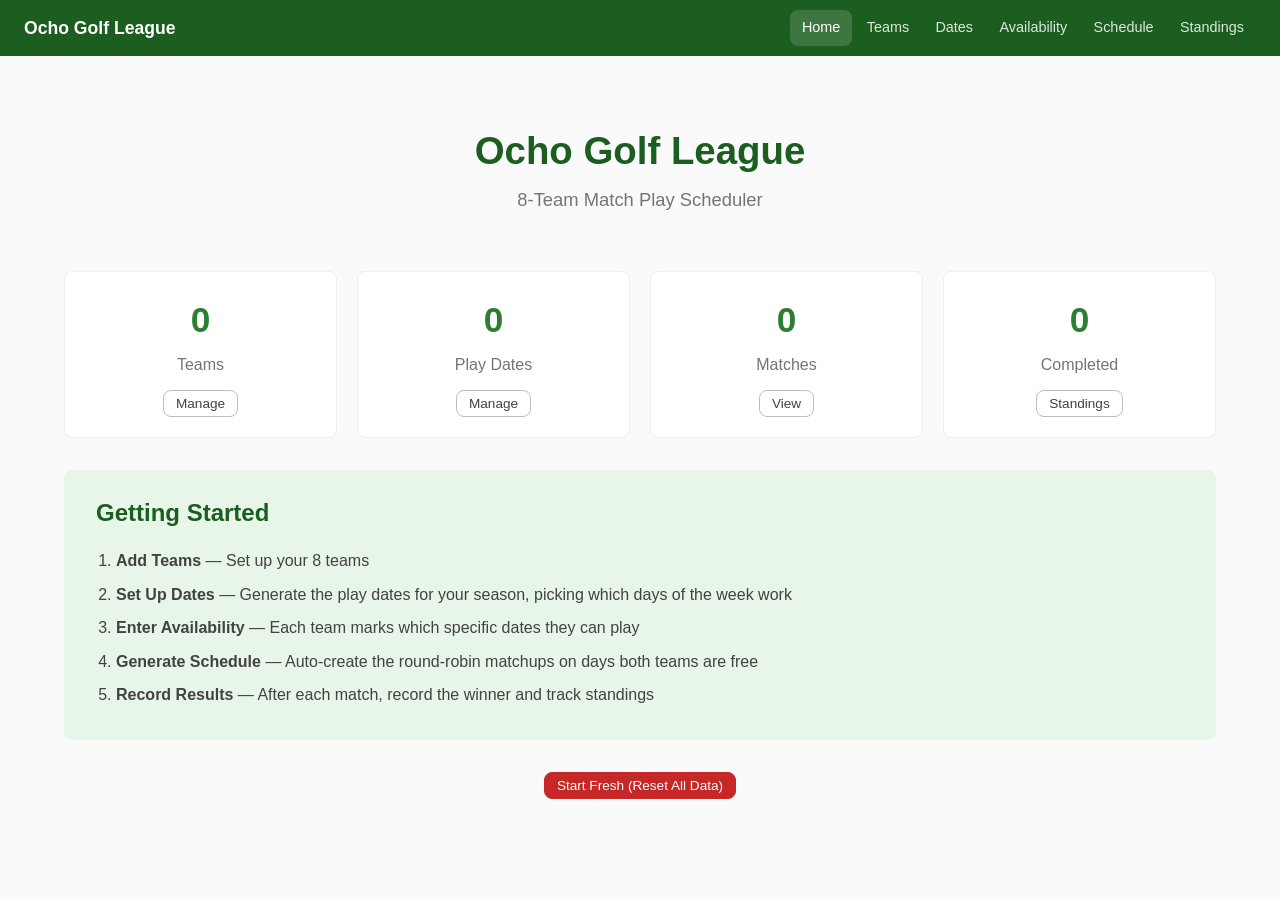
==== commit dba1487b: "Rebuild availability with proper dropdowns and data reset - Team and Month selectors are now proper " ====
--- a/ocho-scheduler.html
+++ b/ocho-scheduler.html
@@ -77,17 +77,23 @@
         th { background: var(--gray-100); font-weight: 600; font-size: 0.85rem; color: var(--gray-600); text-transform: uppercase; letter-spacing: 0.03em; }
         tbody tr:hover { background: var(--green-bg); }
 
-        /* Availability grid */
-        .table-scroll { overflow-x: auto; margin-bottom: 0.5rem; }
-        .avail-table { font-size: 0.85rem; }
-        .avail-table th, .avail-table td { text-align: center; padding: 0.35rem 0.25rem; min-width: 48px; }
-        .avail-table .sticky-col { position: sticky; left: 0; background: var(--white); z-index: 1; text-align: left; min-width: 140px; font-weight: 600; padding-left: 0.5rem; padding-right: 0.5rem; }
-        .avail-table thead .sticky-col { background: var(--gray-100); }
-        .avail-table thead th { font-size: 0.7rem; line-height: 1.2; }
-        .avail-table .month-header { background: var(--green-bg); color: var(--green-dark); font-weight: 700; text-transform: uppercase; font-size: 0.75rem; letter-spacing: 0.05em; }
-        .avail-table input[type="checkbox"] { width: 16px; height: 16px; cursor: pointer; accent-color: var(--green); }
-        .avail-table select.time-sel { font-size: 0.7rem; padding: 0.15rem; border: 1px solid var(--gray-400); border-radius: 3px; background: var(--white); width: 44px; text-align: center; }
-        .avail-table .avail-cell { display: flex; flex-direction: column; align-items: center; gap: 2px; }
+        /* Availability */
+        .avail-pickers { display: flex; gap: 1.5rem; align-items: center; flex-wrap: wrap; margin-bottom: 1.5rem; background: var(--white); border: 1px solid var(--gray-200); border-radius: var(--radius); padding: 1rem 1.25rem; }
+        .avail-pickers .picker-group { display: flex; flex-direction: column; gap: 0.3rem; }
+        .avail-pickers .picker-label { font-weight: 600; font-size: 0.8rem; color: var(--gray-600); text-transform: uppercase; letter-spacing: 0.03em; }
+        .avail-pickers select { font-size: 1rem; padding: 0.5rem 0.75rem; min-width: 220px; }
+        .avail-summary { background: var(--green-bg); border-radius: var(--radius); padding: 0.75rem 1.25rem; margin-bottom: 1.25rem; font-size: 0.95rem; }
+        .avail-summary strong { color: var(--green-dark); }
+        .avail-date-list { list-style: none; }
+        .avail-date-row { display: flex; align-items: center; gap: 1rem; padding: 0.75rem 1rem; border-bottom: 1px solid var(--gray-200); background: var(--white); }
+        .avail-date-row:first-child { border-radius: var(--radius) var(--radius) 0 0; }
+        .avail-date-row:last-child { border-bottom: none; border-radius: 0 0 var(--radius) var(--radius); }
+        .avail-date-row:hover { background: var(--green-bg); }
+        .avail-date-row input[type="checkbox"] { width: 22px; height: 22px; cursor: pointer; accent-color: var(--green); flex-shrink: 0; }
+        .avail-date-row select { font-size: 0.9rem; padding: 0.35rem 0.5rem; border: 1px solid var(--gray-400); border-radius: var(--radius); background: var(--white); }
+        .avail-date-info { flex: 1; }
+        .avail-date-day { font-weight: 600; font-size: 1rem; }
+        .avail-date-full { color: var(--gray-600); font-size: 0.85rem; }
         .form-actions { margin-top: 1rem; display: flex; gap: 0.75rem; flex-wrap: wrap; }
 
         /* Schedule */
@@ -169,6 +175,9 @@
                     <li><strong>Record Results</strong> &mdash; After each match, record the winner and track standings</li>
                 </ol>
             </div>
+            <div style="margin-top:2rem;text-align:center">
+                <button class="btn btn-danger btn-sm" onclick="resetAllData()">Start Fresh (Reset All Data)</button>
+            </div>
         </div>
 
         <!-- TEAMS -->
@@ -240,9 +249,14 @@
     const saved = localStorage.getItem('ocho-golf-league');
     if (saved) {
         const d = JSON.parse(saved);
-        // Migrate: rename 'weeks' to 'dates' if needed
-        if (d.weeks && !d.dates) { d.dates = d.weeks; delete d.weeks; }
+        // Migrate: old 'weeks' were objects {label, date} — extract date strings
+        if (d.weeks && !d.dates) {
+            d.dates = d.weeks.map(w => typeof w === 'string' ? w : w.date).filter(Boolean);
+            delete d.weeks;
+        }
         if (!d.dates) d.dates = [];
+        // Ensure all dates are plain strings, not objects
+        d.dates = d.dates.map(item => typeof item === 'string' ? item : (item && item.date ? item.date : null)).filter(Boolean);
         if (!d.results) d.results = {};
         if (!d.timePrefs) d.timePrefs = {};
         return d;
@@ -345,10 +359,12 @@
     html += '<button class="btn btn-danger btn-sm" onclick="clearDates()">Clear All Dates</button></div>';
     html += '<table><thead><tr><th>#</th><th>Date</th><th>Day</th><th>Actions</th></tr></thead><tbody>';
     data.dates.forEach((dateStr, i) => {
+        if (!dateStr || typeof dateStr !== 'string') return;
         const d = new Date(dateStr + 'T12:00:00');
+        if (isNaN(d.getTime())) return;
         const formatted = d.toLocaleDateString('en-US', { year: 'numeric', month: 'long', day: 'numeric' });
         const dayName = DAY_NAMES[d.getDay()];
-        html += `<tr><td>${i+1}</td><td>${formatted}</td><td>${dayName}</td><td><button class="btn btn-danger btn-sm" onclick="deleteDate(${i})">Delete</button></td></tr>`;
+        html += '<tr><td>' + (i+1) + '</td><td>' + formatted + '</td><td>' + dayName + '</td><td><button class="btn btn-danger btn-sm" onclick="deleteDate(' + i + ')">Delete</button></td></tr>';
     });
     html += '</tbody></table>';
     el.innerHTML = html;
@@ -416,103 +432,196 @@
 }
 
 // ---------------------------------------------------------------------------
-// Availability  (daily grid, grouped by month)
-// ---------------------------------------------------------------------------
+// Availability  (team dropdown + month dropdown + date list)
+// ---------------------------------------------------------------------------
+let currentAvailTeamIdx = 0;
+let currentAvailMonthIdx = 0;
+
+function getValidDates() {
+    // Filter to only valid date strings
+    return data.dates.filter(function(d) {
+        return d && typeof d === 'string' && d.match(/^\d{4}-\d{2}-\d{2}$/) && !isNaN(new Date(d + 'T12:00:00').getTime());
+    });
+}
+
+function getAvailMonths(validDates) {
+    var months = [];
+    var curKey = '';
+    for (var i = 0; i < validDates.length; i++) {
+        var dateStr = validDates[i];
+        var d = new Date(dateStr + 'T12:00:00');
+        var key = d.getFullYear() + '-' + String(d.getMonth() + 1).padStart(2, '0');
+        if (key !== curKey) {
+            curKey = key;
+            months.push({
+                key: key,
+                label: d.toLocaleDateString('en-US', { month: 'long', year: 'numeric' }),
+                dates: []
+            });
+        }
+        months[months.length - 1].dates.push(dateStr);
+    }
+    return months;
+}
+
 function renderAvailability() {
-    const el = document.getElementById('availability-grid');
-    if (data.teams.length === 0 || data.dates.length === 0) {
-        let msg = 'You need to ';
-        if (data.teams.length === 0) msg += 'add teams';
-        if (data.teams.length === 0 && data.dates.length === 0) msg += ' and ';
-        if (data.dates.length === 0) msg += 'set up play dates';
-        msg += ' before entering availability.';
-        el.innerHTML = '<p class="empty-state">' + msg + '</p>';
-        return;
-    }
-
-    // Group dates by month for readability
-    const months = [];
-    let curMonth = null;
-    data.dates.forEach(dateStr => {
-        const d = new Date(dateStr + 'T12:00:00');
-        const monthKey = d.getFullYear() + '-' + String(d.getMonth() + 1).padStart(2, '0');
-        if (monthKey !== curMonth) {
-            curMonth = monthKey;
-            months.push({ key: monthKey, label: d.toLocaleDateString('en-US', { month: 'long', year: 'numeric' }), dates: [] });
-        }
-        months[months.length - 1].dates.push(dateStr);
-    });
-
-    let html = '<p style="margin-bottom:0.5rem">Check dates each team is available and pick a time preference (AM, PM, or All Day). Click <strong>Save</strong> when done.</p>';
-    html += '<p style="margin-bottom:1rem;color:var(--gray-600);font-size:0.85rem">Tip: When you check a box, the time defaults to "All". Change the dropdown to AM or PM if the team has a preference.</p>';
-    html += '<div class="table-scroll"><table class="avail-table"><thead><tr><th class="sticky-col">Team</th>';
-
-    // Column headers: grouped by month
-    months.forEach(month => {
-        month.dates.forEach(dateStr => {
-            const d = new Date(dateStr + 'T12:00:00');
-            const dayShort = DAY_SHORT[d.getDay()];
-            const dayNum = d.getDate();
-            html += '<th title="' + dateStr + '">' + dayShort + '<br>' + dayNum + '</th>';
-        });
-    });
-    html += '</tr></thead><tbody>';
-
-    // Month separator row
-    let monthRow = '<tr class="month-header"><td class="sticky-col" style="background:var(--green-bg)"></td>';
-    months.forEach(month => {
-        monthRow += '<td colspan="' + month.dates.length + '" style="background:var(--green-bg)">' + esc(month.label) + '</td>';
-    });
-    monthRow += '</tr>';
-    html += monthRow;
-
-    data.teams.forEach(team => {
-        html += '<tr><td class="sticky-col">' + esc(team) + '</td>';
-        data.dates.forEach(dateStr => {
-            const key = team + '||' + dateStr;
-            const checked = data.availability[key] ? 'checked' : '';
-            const timePref = data.timePrefs[key] || 'all';
-            html += '<td><div class="avail-cell">';
-            html += '<input type="checkbox" data-team="' + esc(team) + '" data-date="' + dateStr + '" ' + checked + '>';
-            html += '<select class="time-sel" data-team="' + esc(team) + '" data-date="' + dateStr + '">';
-            html += '<option value="all"' + (timePref === 'all' ? ' selected' : '') + '>All</option>';
+    var el = document.getElementById('availability-grid');
+
+    try {
+        // Check prerequisites
+        if (data.teams.length === 0 && data.dates.length === 0) {
+            el.innerHTML = '<p class="empty-state">Add teams and set up play dates first, then come back here.</p>';
+            return;
+        }
+        if (data.teams.length === 0) {
+            el.innerHTML = '<p class="empty-state">Add teams on the Teams tab first.</p>';
+            return;
+        }
+        if (data.dates.length === 0) {
+            el.innerHTML = '<p class="empty-state">Generate play dates on the Dates tab first.</p>';
+            return;
+        }
+
+        var validDates = getValidDates();
+        if (validDates.length === 0) {
+            el.innerHTML = '<div class="alert alert-warning">Your saved dates appear to be corrupted. Please go to the <strong>Dates</strong> tab, click <strong>Clear All Dates</strong>, and re-generate them.</div>';
+            return;
+        }
+
+        var months = getAvailMonths(validDates);
+        if (months.length === 0) {
+            el.innerHTML = '<p class="empty-state">No valid months found. Re-generate dates on the Dates tab.</p>';
+            return;
+        }
+
+        // Clamp indices
+        if (currentAvailTeamIdx < 0 || currentAvailTeamIdx >= data.teams.length) currentAvailTeamIdx = 0;
+        if (currentAvailMonthIdx < 0 || currentAvailMonthIdx >= months.length) currentAvailMonthIdx = 0;
+
+        var team = data.teams[currentAvailTeamIdx];
+        var month = months[currentAvailMonthIdx];
+
+        // --- Dropdowns ---
+        var html = '<div class="avail-pickers">';
+
+        // Team dropdown
+        html += '<div class="picker-group">';
+        html += '<div class="picker-label">Team</div>';
+        html += '<select id="avail-team-sel" onchange="switchAvailTeam(this.selectedIndex)">';
+        for (var ti = 0; ti < data.teams.length; ti++) {
+            var t = data.teams[ti];
+            var tCount = validDates.filter(function(d) { return data.availability[t + '||' + d]; }).length;
+            html += '<option' + (ti === currentAvailTeamIdx ? ' selected' : '') + '>' + esc(t) + ' (' + tCount + ' dates)</option>';
+        }
+        html += '</select>';
+        html += '</div>';
+
+        // Month dropdown
+        html += '<div class="picker-group">';
+        html += '<div class="picker-label">Month</div>';
+        html += '<select id="avail-month-sel" onchange="switchAvailMonth(this.selectedIndex)">';
+        for (var mi = 0; mi < months.length; mi++) {
+            var m = months[mi];
+            var mCount = m.dates.filter(function(d) { return data.availability[team + '||' + d]; }).length;
+            html += '<option' + (mi === currentAvailMonthIdx ? ' selected' : '') + '>' + esc(m.label) + ' (' + mCount + '/' + m.dates.length + ')</option>';
+        }
+        html += '</select>';
+        html += '</div>';
+
+        html += '</div>';
+
+        // Summary
+        var totalAvail = validDates.filter(function(d) { return data.availability[team + '||' + d]; }).length;
+        html += '<div class="avail-summary"><strong>' + esc(team) + '</strong> is available for <strong>' + totalAvail + '</strong> of ' + validDates.length + ' total play dates.</div>';
+
+        // Date list
+        html += '<ul class="avail-date-list" style="border:1px solid var(--gray-200);border-radius:var(--radius)">';
+        for (var di = 0; di < month.dates.length; di++) {
+            var dateStr = month.dates[di];
+            var d = new Date(dateStr + 'T12:00:00');
+            var dayName = DAY_NAMES[d.getDay()];
+            var formatted = d.toLocaleDateString('en-US', { month: 'long', day: 'numeric', year: 'numeric' });
+            var key = team + '||' + dateStr;
+            var checked = data.availability[key] ? ' checked' : '';
+            var timePref = data.timePrefs[key] || 'all';
+
+            html += '<li class="avail-date-row">';
+            html += '<input type="checkbox" data-key="' + esc(key) + '"' + checked + '>';
+            html += '<div class="avail-date-info">';
+            html += '<div class="avail-date-day">' + dayName + '</div>';
+            html += '<div class="avail-date-full">' + formatted + '</div>';
+            html += '</div>';
+            html += '<select data-key="' + esc(key) + '" class="time-sel">';
+            html += '<option value="all"' + (timePref === 'all' ? ' selected' : '') + '>All Day</option>';
             html += '<option value="am"' + (timePref === 'am' ? ' selected' : '') + '>AM</option>';
             html += '<option value="pm"' + (timePref === 'pm' ? ' selected' : '') + '>PM</option>';
             html += '</select>';
-            html += '</div></td>';
-        });
-        html += '</tr>';
-    });
-    html += '</tbody></table></div>';
-    html += '<div class="form-actions">';
-    html += '<button class="btn btn-primary" onclick="saveAvailability()">Save Availability</button>';
-    html += '<button class="btn" onclick="toggleAllAvail(true)">Select All</button>';
-    html += '<button class="btn" onclick="toggleAllAvail(false)">Clear All</button>';
-    html += '</div>';
-    el.innerHTML = html;
-}
-
-function saveAvailability() {
-    data.availability = {};
-    data.timePrefs = {};
-    document.querySelectorAll('.avail-table input[type=checkbox]').forEach(cb => {
+            html += '</li>';
+        }
+        html += '</ul>';
+
+        html += '<div class="form-actions">';
+        html += '<button class="btn btn-primary" onclick="saveAvailability()">Save</button>';
+        html += '<button class="btn" onclick="toggleMonthAvail(true)">Select All This Month</button>';
+        html += '<button class="btn" onclick="toggleMonthAvail(false)">Clear This Month</button>';
+        html += '</div>';
+
+        el.innerHTML = html;
+
+    } catch (err) {
+        el.innerHTML = '<div class="alert alert-warning">Something went wrong loading availability. Try clicking <strong>Start Fresh</strong> on the Home tab to reset, then re-add your teams and dates.<br><br><small>Error: ' + esc(String(err)) + '</small></div>';
+    }
+}
+
+function switchAvailTeam(idx) {
+    collectCurrentView();
+    currentAvailTeamIdx = idx;
+    renderAvailability();
+}
+
+function switchAvailMonth(idx) {
+    collectCurrentView();
+    currentAvailMonthIdx = idx;
+    renderAvailability();
+}
+
+function collectCurrentView() {
+    document.querySelectorAll('.avail-date-list input[type=checkbox]').forEach(function(cb) {
+        var key = cb.dataset.key;
+        if (!key) return;
         if (cb.checked) {
-            const key = cb.dataset.team + '||' + cb.dataset.date;
             data.availability[key] = true;
-        }
-    });
-    document.querySelectorAll('.avail-table select.time-sel').forEach(sel => {
-        const key = sel.dataset.team + '||' + sel.dataset.date;
+        } else {
+            delete data.availability[key];
+            delete data.timePrefs[key];
+        }
+    });
+    document.querySelectorAll('.avail-date-list select.time-sel').forEach(function(sel) {
+        var key = sel.dataset.key;
+        if (!key) return;
         if (data.availability[key]) {
             data.timePrefs[key] = sel.value;
         }
     });
+}
+
+function saveAvailability() {
+    collectCurrentView();
     saveData();
+    renderAvailability();
     alert('Availability saved!');
 }
 
-function toggleAllAvail(checked) {
-    document.querySelectorAll('.avail-table input[type=checkbox]').forEach(cb => cb.checked = checked);
+function toggleMonthAvail(checked) {
+    document.querySelectorAll('.avail-date-list input[type=checkbox]').forEach(function(cb) { cb.checked = checked; });
+}
+
+function resetAllData() {
+    if (!confirm('This will erase ALL your teams, dates, schedule, and results. Are you sure?')) return;
+    localStorage.removeItem('ocho-golf-league');
+    data = { teams: [], dates: [], availability: {}, timePrefs: {}, matches: [], results: {} };
+    showPage('home');
+    alert('All data has been reset. You can start fresh!');
 }
 
 // ---------------------------------------------------------------------------
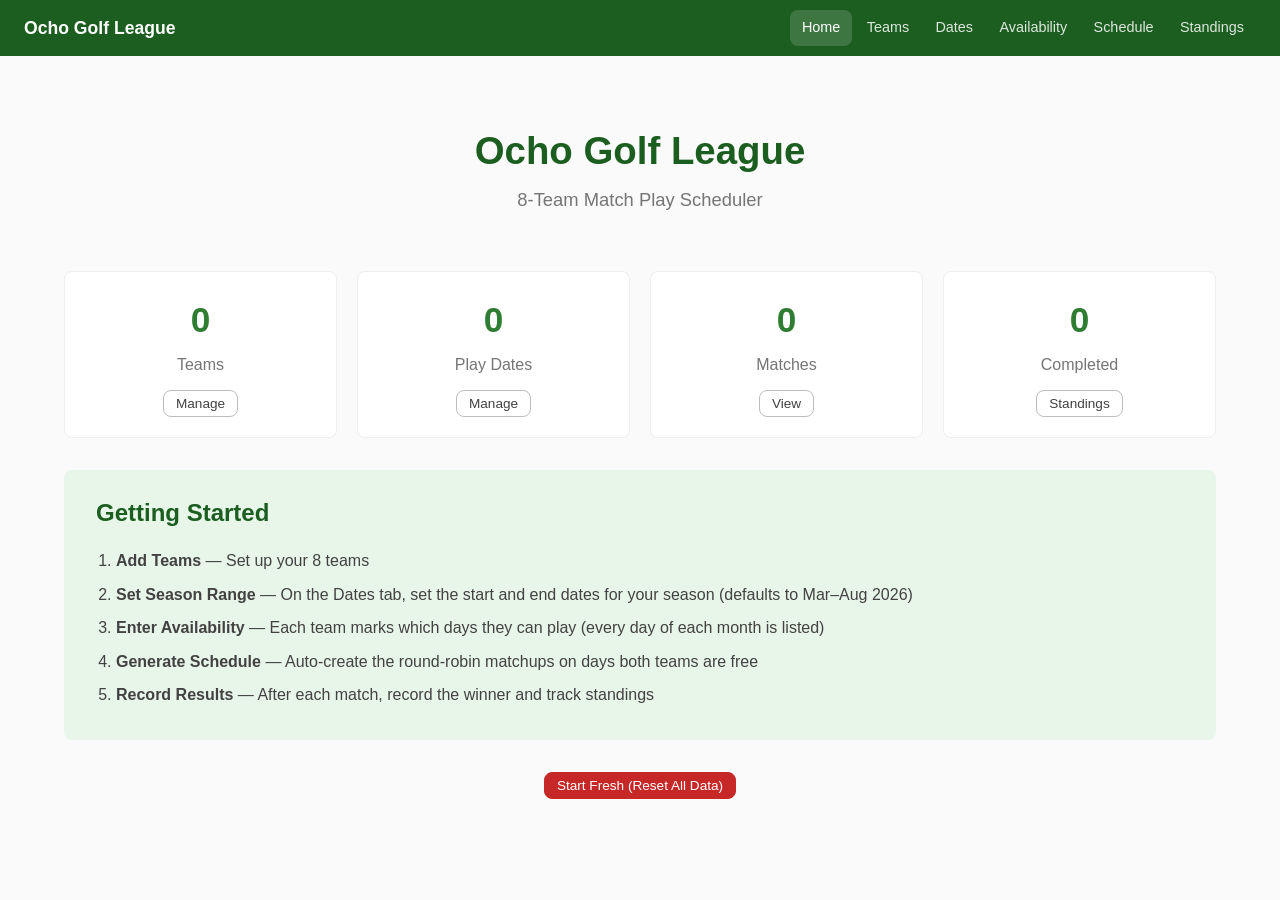
==== commit 06cfc7c9: "Show every day of each month in availability instead of only generated dates Availability page now s" ====
--- a/ocho-scheduler.html
+++ b/ocho-scheduler.html
@@ -169,8 +169,8 @@
                 <h2>Getting Started</h2>
                 <ol>
                     <li><strong>Add Teams</strong> &mdash; Set up your 8 teams</li>
-                    <li><strong>Set Up Dates</strong> &mdash; Generate the play dates for your season, picking which days of the week work</li>
-                    <li><strong>Enter Availability</strong> &mdash; Each team marks which specific dates they can play</li>
+                    <li><strong>Set Season Range</strong> &mdash; On the Dates tab, set the start and end dates for your season (defaults to Mar&ndash;Aug 2026)</li>
+                    <li><strong>Enter Availability</strong> &mdash; Each team marks which days they can play (every day of each month is listed)</li>
                     <li><strong>Generate Schedule</strong> &mdash; Auto-create the round-robin matchups on days both teams are free</li>
                     <li><strong>Record Results</strong> &mdash; After each match, record the winner and track standings</li>
                 </ol>
@@ -437,30 +437,44 @@
 let currentAvailTeamIdx = 0;
 let currentAvailMonthIdx = 0;
 
-function getValidDates() {
-    // Filter to only valid date strings
-    return data.dates.filter(function(d) {
-        return d && typeof d === 'string' && d.match(/^\d{4}-\d{2}-\d{2}$/) && !isNaN(new Date(d + 'T12:00:00').getTime());
-    });
-}
-
-function getAvailMonths(validDates) {
+function getSeasonMonths() {
+    // Read season range from date inputs (or use defaults)
+    var startInput = document.getElementById('date-start');
+    var endInput = document.getElementById('date-end');
+    var startStr = (startInput && startInput.value) || '2026-03-01';
+    var endStr = (endInput && endInput.value) || '2026-08-31';
+
+    var start = new Date(startStr + 'T12:00:00');
+    var end = new Date(endStr + 'T12:00:00');
+
+    if (isNaN(start.getTime()) || isNaN(end.getTime())) {
+        start = new Date('2026-03-01T12:00:00');
+        end = new Date('2026-08-31T12:00:00');
+    }
+
     var months = [];
-    var curKey = '';
-    for (var i = 0; i < validDates.length; i++) {
-        var dateStr = validDates[i];
-        var d = new Date(dateStr + 'T12:00:00');
-        var key = d.getFullYear() + '-' + String(d.getMonth() + 1).padStart(2, '0');
-        if (key !== curKey) {
-            curKey = key;
-            months.push({
-                key: key,
-                label: d.toLocaleDateString('en-US', { month: 'long', year: 'numeric' }),
-                dates: []
-            });
-        }
-        months[months.length - 1].dates.push(dateStr);
-    }
+    var year = start.getFullYear();
+    var month = start.getMonth();
+    var endYear = end.getFullYear();
+    var endMonth = end.getMonth();
+
+    while (year < endYear || (year === endYear && month <= endMonth)) {
+        var daysInMonth = new Date(year, month + 1, 0).getDate();
+        var dates = [];
+        for (var day = 1; day <= daysInMonth; day++) {
+            var dateStr = year + '-' + String(month + 1).padStart(2, '0') + '-' + String(day).padStart(2, '0');
+            dates.push(dateStr);
+        }
+        var label = new Date(year, month, 1).toLocaleDateString('en-US', { month: 'long', year: 'numeric' });
+        months.push({
+            key: year + '-' + String(month + 1).padStart(2, '0'),
+            label: label,
+            dates: dates
+        });
+        month++;
+        if (month > 11) { month = 0; year++; }
+    }
+
     return months;
 }
 
@@ -469,29 +483,23 @@
 
     try {
         // Check prerequisites
-        if (data.teams.length === 0 && data.dates.length === 0) {
-            el.innerHTML = '<p class="empty-state">Add teams and set up play dates first, then come back here.</p>';
+        if (data.teams.length === 0) {
+            el.innerHTML = '<p class="empty-state">Add teams on the Teams tab first, then come back here to set availability.</p>';
             return;
         }
-        if (data.teams.length === 0) {
-            el.innerHTML = '<p class="empty-state">Add teams on the Teams tab first.</p>';
+
+        var months = getSeasonMonths();
+        if (months.length === 0) {
+            el.innerHTML = '<p class="empty-state">No season months found. Check the start/end dates on the Dates tab.</p>';
             return;
         }
-        if (data.dates.length === 0) {
-            el.innerHTML = '<p class="empty-state">Generate play dates on the Dates tab first.</p>';
-            return;
-        }
-
-        var validDates = getValidDates();
-        if (validDates.length === 0) {
-            el.innerHTML = '<div class="alert alert-warning">Your saved dates appear to be corrupted. Please go to the <strong>Dates</strong> tab, click <strong>Clear All Dates</strong>, and re-generate them.</div>';
-            return;
-        }
-
-        var months = getAvailMonths(validDates);
-        if (months.length === 0) {
-            el.innerHTML = '<p class="empty-state">No valid months found. Re-generate dates on the Dates tab.</p>';
-            return;
+
+        // Build flat list of all season dates for counting
+        var allSeasonDates = [];
+        for (var si = 0; si < months.length; si++) {
+            for (var sj = 0; sj < months[si].dates.length; sj++) {
+                allSeasonDates.push(months[si].dates[sj]);
+            }
         }
 
         // Clamp indices
@@ -510,7 +518,7 @@
         html += '<select id="avail-team-sel" onchange="switchAvailTeam(this.selectedIndex)">';
         for (var ti = 0; ti < data.teams.length; ti++) {
             var t = data.teams[ti];
-            var tCount = validDates.filter(function(d) { return data.availability[t + '||' + d]; }).length;
+            var tCount = allSeasonDates.filter(function(d) { return data.availability[t + '||' + d]; }).length;
             html += '<option' + (ti === currentAvailTeamIdx ? ' selected' : '') + '>' + esc(t) + ' (' + tCount + ' dates)</option>';
         }
         html += '</select>';
@@ -531,8 +539,8 @@
         html += '</div>';
 
         // Summary
-        var totalAvail = validDates.filter(function(d) { return data.availability[team + '||' + d]; }).length;
-        html += '<div class="avail-summary"><strong>' + esc(team) + '</strong> is available for <strong>' + totalAvail + '</strong> of ' + validDates.length + ' total play dates.</div>';
+        var totalAvail = allSeasonDates.filter(function(d) { return data.availability[team + '||' + d]; }).length;
+        html += '<div class="avail-summary"><strong>' + esc(team) + '</strong> is available for <strong>' + totalAvail + '</strong> of ' + allSeasonDates.length + ' total season days.</div>';
 
         // Date list
         html += '<ul class="avail-date-list" style="border:1px solid var(--gray-200);border-radius:var(--radius)">';
@@ -629,10 +637,22 @@
 // ---------------------------------------------------------------------------
 function generateSchedule() {
     if (data.teams.length < 2) { alert('Need at least 2 teams.'); return; }
-    if (data.dates.length === 0) { alert('Need at least 1 play date.'); return; }
+
+    // Collect all unique dates from availability (any date a team marked as available)
+    const dateSet = new Set();
+    Object.keys(data.availability).forEach(key => {
+        if (data.availability[key]) {
+            const parts = key.split('||');
+            if (parts.length === 2 && parts[1].match(/^\d{4}-\d{2}-\d{2}$/)) {
+                dateSet.add(parts[1]);
+            }
+        }
+    });
+    const dates = Array.from(dateSet).sort();
+
+    if (dates.length === 0) { alert('No availability set. Go to the Availability tab and mark available dates for each team first.'); return; }
 
     const teams = data.teams;
-    const dates = data.dates;
 
     // Build availability set
     const avail = new Set();
